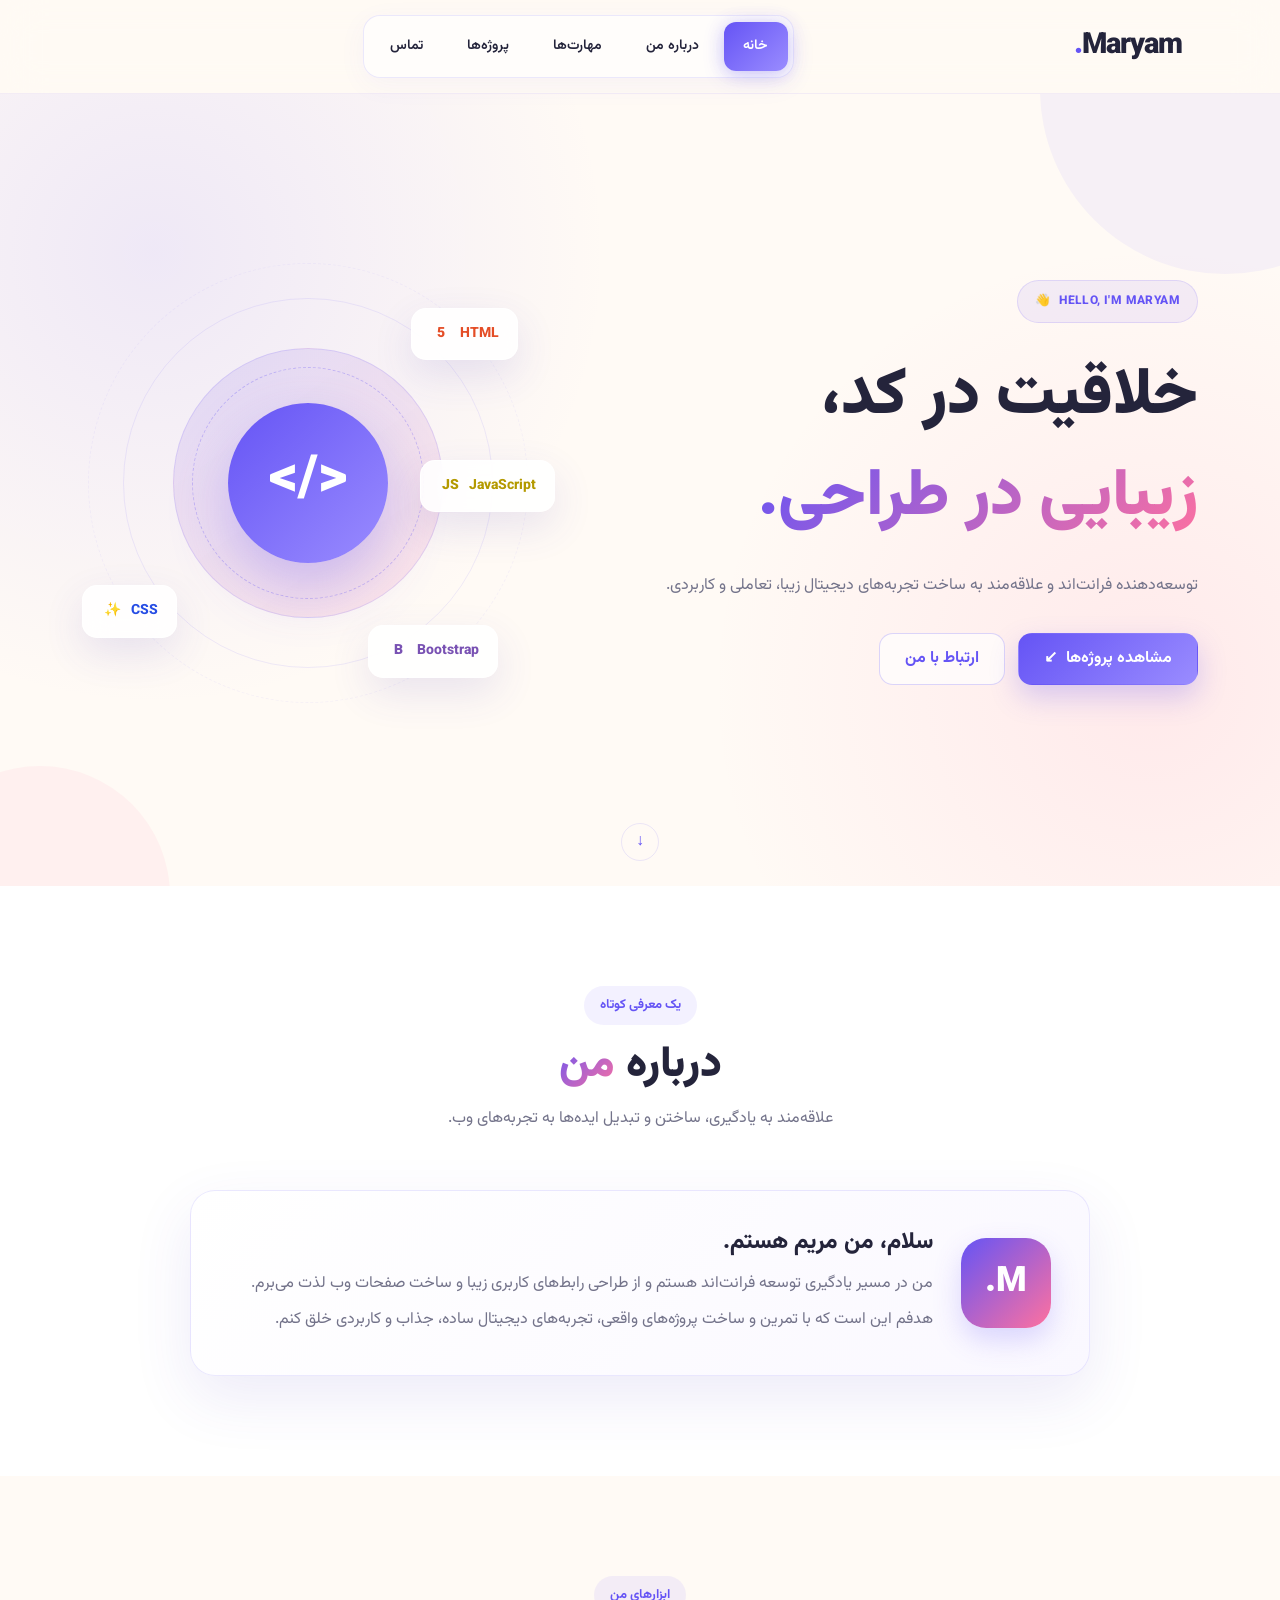
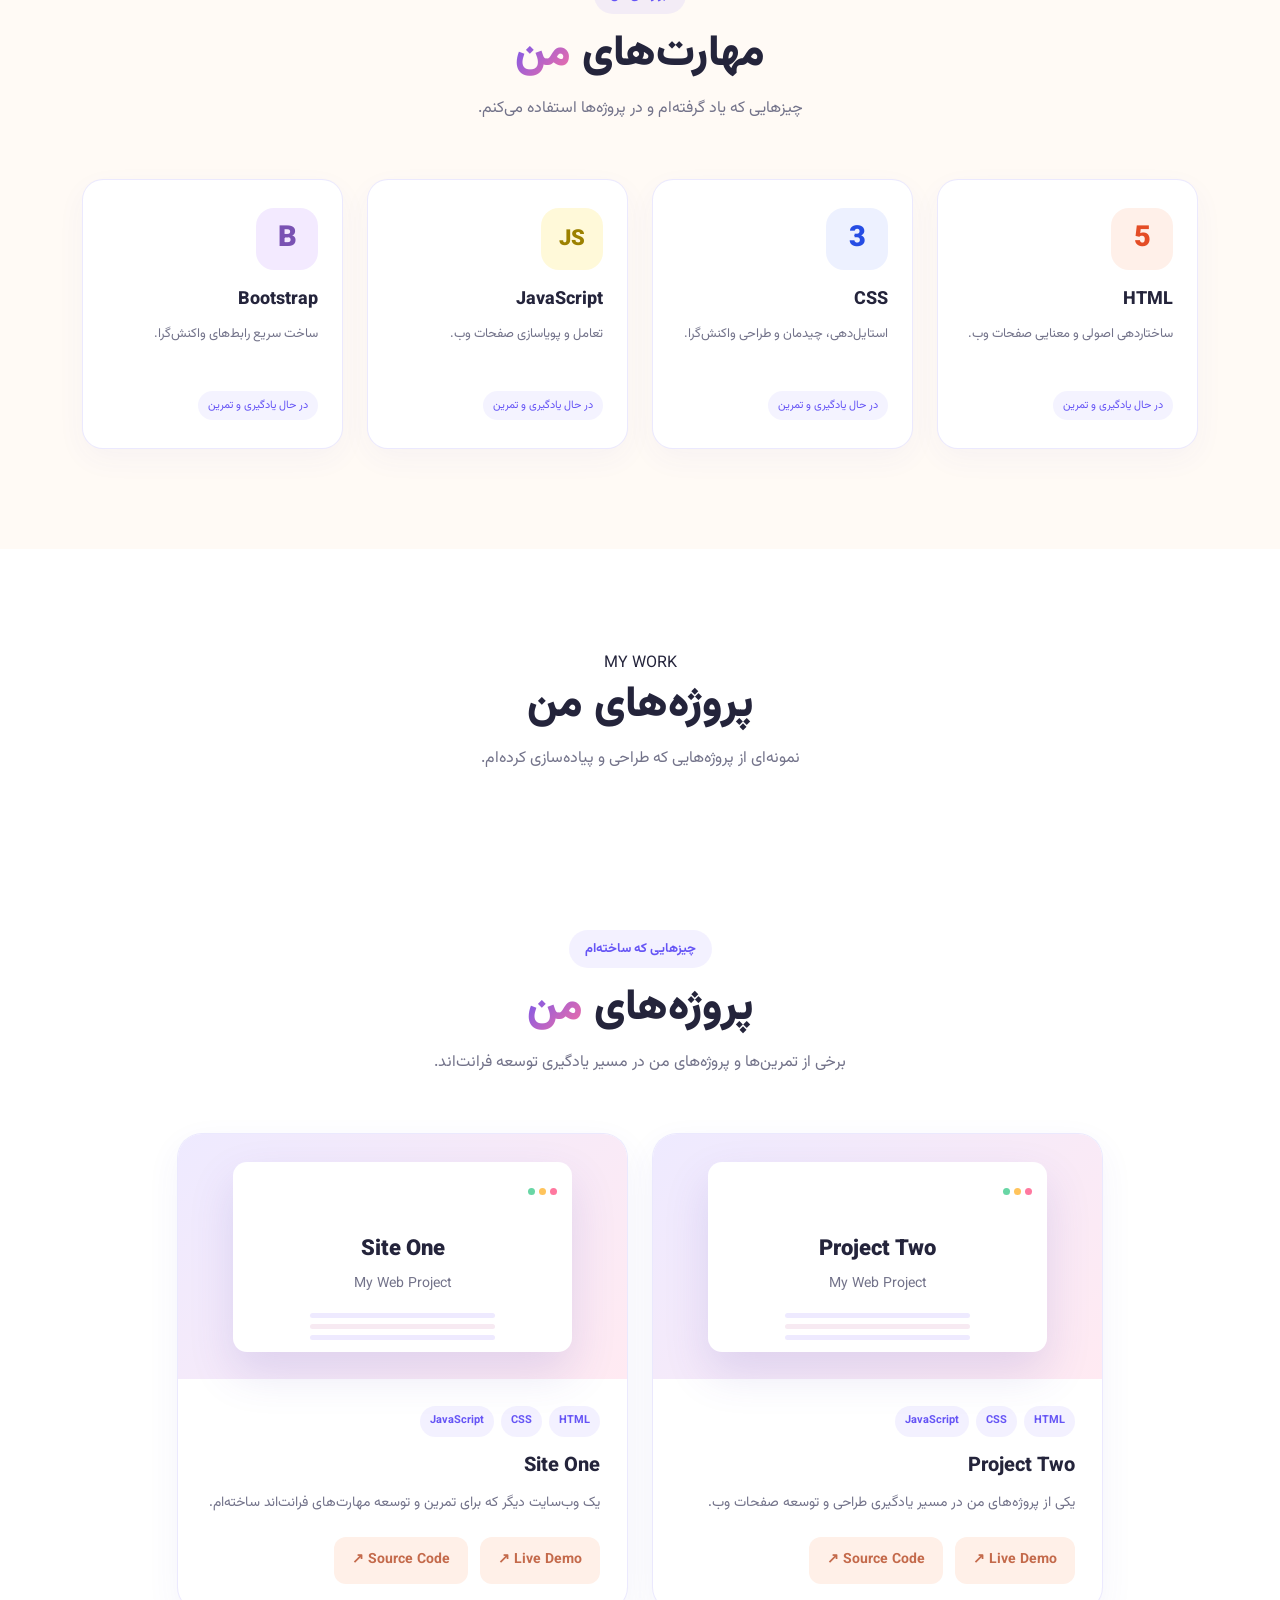
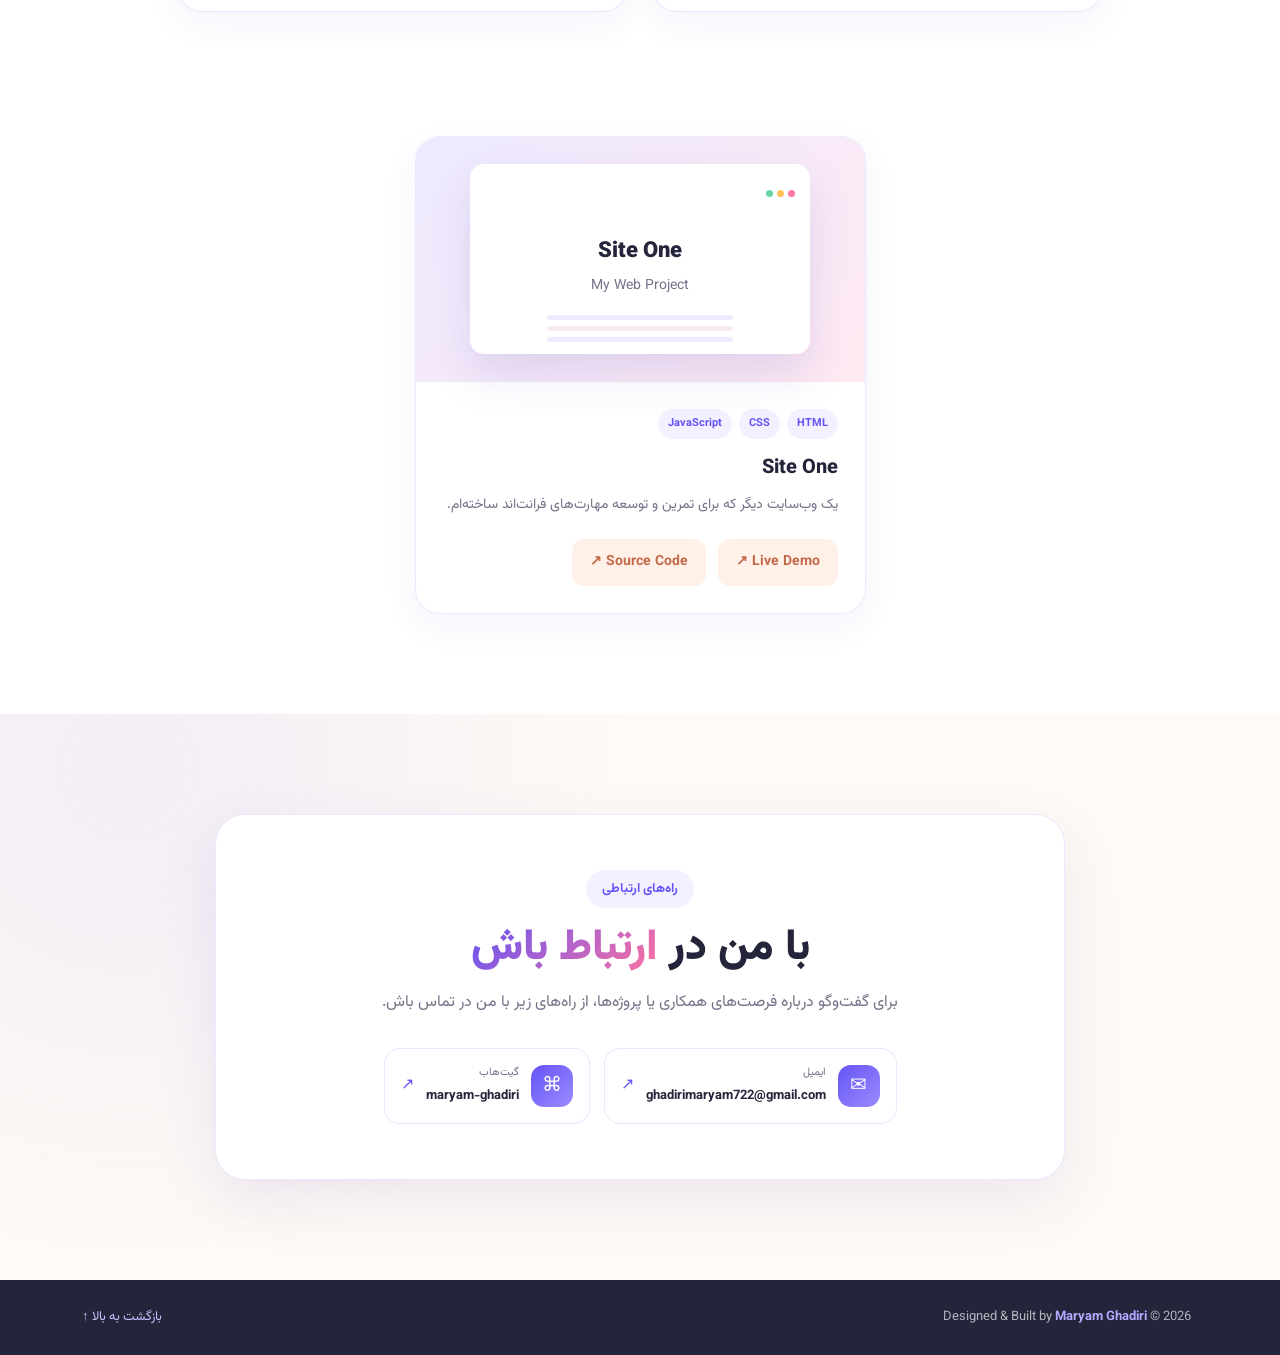
==== index.html @ 99dd180a "Update index.html" ====
<!DOCTYPE html>
<html lang="fa" dir="rtl">
<head>
  <meta charset="UTF-8">
  <meta name="viewport" content="width=device-width, initial-scale=1">
  <meta name="theme-color" content="#fff9f2">
  <meta name="description" content="وب‌سایت شخصی مریم قدیری، توسعه‌دهنده فرانت‌اند">
  <title>Maryam Ghadiri | Front-End Developer</title>

  <link rel="preconnect" href="https://fonts.googleapis.com">
  <link rel="preconnect" href="https://fonts.gstatic.com" crossorigin>
  <link href="https://fonts.googleapis.com/css2?family=Vazirmatn:wght@400;500;600;700;800;900&display=swap" rel="stylesheet">
  <link href="https://cdnjs.cloudflare.com/ajax/libs/bootstrap/5.3.3/css/bootstrap.min.css" rel="stylesheet">
  <link rel="stylesheet" href="style.css">
</head>
<body>

  <!-- NAVBAR -->
  <nav class="navbar navbar-expand-lg modern-navbar">
    <div class="container">
      <a class="navbar-brand" href="#home" aria-label="Maryam home">Maryam<span>.</span></a>

      <button class="navbar-toggler" type="button" data-bs-toggle="collapse"
        data-bs-target="#navbarNav" aria-controls="navbarNav" aria-expanded="false"
        aria-label="باز کردن منو">
        <span class="navbar-toggler-icon"></span>
      </button>

      <div class="collapse navbar-collapse" id="navbarNav">
        <ul class="navbar-nav mx-auto nav-menu" id="navMenu">
          <span class="nav-indicator" aria-hidden="true"></span>
          <li class="nav-item"><a class="nav-link active" href="#home">خانه</a></li>
          <li class="nav-item"><a class="nav-link" href="#about">درباره من</a></li>
          <li class="nav-item"><a class="nav-link" href="#skills">مهارت‌ها</a></li>
          <li class="nav-item"><a class="nav-link" href="#projects">پروژه‌ها</a></li>
          <li class="nav-item"><a class="nav-link" href="#contact">تماس</a></li>
        </ul>
      </div>
    </div>
  </nav>

  <main>
    <!-- HERO -->
    <section class="hero" id="home">
      <div class="container">
        <div class="row align-items-center gy-5">
          <div class="col-lg-7 hero-content">
            <span class="hero-label">HELLO, I'M MARYAM <span aria-hidden="true">👋</span></span>
            <h1>خلاقیت در کد،<br><span>زیبایی در طراحی.</span></h1>
            <p class="hero-description">
              توسعه‌دهنده فرانت‌اند و علاقه‌مند به ساخت تجربه‌های دیجیتال
              زیبا، تعاملی و کاربردی.
            </p>
            <div class="hero-buttons">
              <a href="#projects" class="btn btn-primary-custom">مشاهده پروژه‌ها <span aria-hidden="true">↙</span></a>
              <a href="#contact" class="btn btn-outline-custom">ارتباط با من</a>
            </div>
          </div>

          <div class="col-lg-5">
            <div class="hero-art" aria-label="تصویرسازی کدنویسی">
              <div class="art-orbit orbit-one"></div>
              <div class="art-orbit orbit-two"></div>
              <div class="main-shape"><span>&lt;/&gt;</span></div>
              <div class="floating-card card-one">HTML <b>5</b></div>
              <div class="floating-card card-two">CSS <b>✨</b></div>
              <div class="floating-card card-three">JavaScript <b>JS</b></div>
              <div class="floating-card card-four">Bootstrap <b>B</b></div>
            </div>
          </div>
        </div>
      </div>
      <a class="scroll-cue" href="#about" aria-label="رفتن به بخش درباره من">↓</a>
    </section>

    <!-- ABOUT -->
    <section id="about" class="section about-section">
      <div class="container">
        <div class="section-heading">
          <span class="section-kicker">یک معرفی کوتاه</span>
          <h2>درباره <span>من</span></h2>
          <p>علاقه‌مند به یادگیری، ساختن و تبدیل ایده‌ها به تجربه‌های وب.</p>
        </div>
        <div class="about-card">
          <div class="about-mark" aria-hidden="true">M.</div>
          <div>
            <h3>سلام، من مریم هستم.</h3>
            <p>من در مسیر یادگیری توسعه فرانت‌اند هستم و از طراحی رابط‌های کاربری زیبا و ساخت صفحات وب لذت می‌برم. هدفم این است که با تمرین و ساخت پروژه‌های واقعی، تجربه‌های دیجیتال ساده، جذاب و کاربردی خلق کنم.</p>
          </div>
        </div>
      </div>
    </section>

    <!-- SKILLS -->
    <section id="skills" class="section skills-section">
      <div class="container">
        <div class="section-heading">
          <span class="section-kicker">ابزارهای من</span>
          <h2>مهارت‌های <span>من</span></h2>
          <p>چیزهایی که یاد گرفته‌ام و در پروژه‌ها استفاده می‌کنم.</p>
        </div>
        <div class="row g-4">
          <div class="col-sm-6 col-lg-3"><article class="skill-card"><div class="skill-icon html-icon">5</div><h3>HTML</h3><p>ساختاردهی اصولی و معنایی صفحات وب.</p><span class="skill-level">در حال یادگیری و تمرین</span></article></div>
          <div class="col-sm-6 col-lg-3"><article class="skill-card"><div class="skill-icon css-icon">3</div><h3>CSS</h3><p>استایل‌دهی، چیدمان و طراحی واکنش‌گرا.</p><span class="skill-level">در حال یادگیری و تمرین</span></article></div>
          <div class="col-sm-6 col-lg-3"><article class="skill-card"><div class="skill-icon js-icon">JS</div><h3>JavaScript</h3><p>تعامل و پویاسازی صفحات وب.</p><span class="skill-level">در حال یادگیری و تمرین</span></article></div>
          <div class="col-sm-6 col-lg-3"><article class="skill-card"><div class="skill-icon bs-icon">B</div><h3>Bootstrap</h3><p>ساخت سریع رابط‌های واکنش‌گرا.</p><span class="skill-level">در حال یادگیری و تمرین</span></article></div>
        </div>
      </div>
    </section>

    <!-- PROJECTS -->
  
<section id="projects" class="section projects-section">
    <div class="container">

        <div class="section-heading">
            <span class="section-subtitle">MY WORK</span>
            <h2>پروژه‌های من</h2>
            <p>نمونه‌ای از پروژه‌هایی که طراحی و پیاده‌سازی کرده‌ام.</p>
        </div>

        <div class="row g-4 justify-content-center">

           
<!-- PROJECTS -->
<section id="projects" class="section projects-section">
  <div class="container">

    <div class="section-heading">
      <span class="section-kicker">چیزهایی که ساخته‌ام</span>
      <h2>پروژه‌های <span>من</span></h2>
      <p>برخی از تمرین‌ها و پروژه‌های من در مسیر یادگیری توسعه فرانت‌اند.</p>
    </div>

    <div class="row g-4 justify-content-center">

      <!-- Project Two -->
      <div class="col-md-6 col-lg-5">
        <article class="project-card">

          <div class="project-preview project-two-preview">
            <div class="preview-window">
              <span></span><span></span><span></span>
              <strong>Project Two</strong>
              <small>My Web Project</small>
              <div class="preview-lines"></div>
            </div>
          </div>

          <div class="project-content">

            <div class="project-tags">
              <span>HTML</span>
              <span>CSS</span>
              <span>JavaScript</span>
            </div>

            <h3>Project Two</h3>

            <p>یکی از پروژه‌های من در مسیر یادگیری طراحی و توسعه صفحات وب.</p>

            <div class="project-buttons">
              <a href="https://maryam-ghadiri.github.io/project-two/"
                 target="_blank" rel="noopener noreferrer"
                 class="project-link">
                 Live Demo ↗
              </a>

              <a href="https://github.com/maryam-ghadiri/project-two"
                 target="_blank" rel="noopener noreferrer"
                 class="project-link">
                 Source Code ↗
              </a>
            </div>

          </div>
        </article>
      </div>

      <!-- Site One -->
      <div class="col-md-6 col-lg-5">
        <article class="project-card">

          <div class="project-preview site-one-preview">
            <div class="preview-window">
              <span></span><span></span><span></span>
              <strong>Site One</strong>
              <small>My Web Project</small>
              <div class="preview-lines"></div>
            </div>
          </div>

          <div class="project-content">

            <div class="project-tags">
              <span>HTML</span>
              <span>CSS</span>
              <span>JavaScript</span>
            </div>

            <h3>Site One</h3>

            <p>یک وب‌سایت دیگر که برای تمرین و توسعه مهارت‌های فرانت‌اند ساخته‌ام.</p>

            <div class="project-buttons">
              <a href="https://maryam-ghadiri.github.io/site_one/"
                 target="_blank" rel="noopener noreferrer"
                 class="project-link">
                 Live Demo ↗
              </a>

              <a href="https://github.com/maryam-ghadiri/site_one"
                 target="_blank" rel="noopener noreferrer"
                 class="project-link">
                 Source Code ↗
              </a>
            </div>

          </div>
        </article>
      </div>

    </div>
  </div>
</section>



      <!-- Site One -->
      <div class="col-md-6 col-lg-5">
        <article class="project-card">

          <div class="project-preview site-one-preview">
            <div class="preview-window">
              <span></span><span></span><span></span>
              <strong>Site One</strong>
              <small>My Web Project</small>
              <div class="preview-lines"></div>
            </div>
          </div>

          <div class="project-content">

            <div class="project-tags">
              <span>HTML</span>
              <span>CSS</span>
              <span>JavaScript</span>
            </div>

            <h3>Site One</h3>

            <p>یک وب‌سایت دیگر که برای تمرین و توسعه مهارت‌های فرانت‌اند ساخته‌ام.</p>

            <div class="project-buttons">
              <a href="https://maryam-ghadiri.github.io/site_one/"
                 target="_blank" rel="noopener noreferrer"
                 class="project-link">
                 Live Demo ↗
              </a>

              <a href="https://github.com/maryam-ghadiri/site_one"
                 target="_blank" rel="noopener noreferrer"
                 class="project-link">
                 Source Code ↗
              </a>
            </div>

          </div>
        </article>
      </div>

    </div>
  </div>
</section>


    <!-- CONTACT -->
    <section id="contact" class="section contact-section">
      <div class="container">
        <div class="contact-panel">
          <span class="section-kicker">راه‌های ارتباطی</span>
          <h2>با من در <span>ارتباط باش</span></h2>
          <p>برای گفت‌وگو درباره فرصت‌های همکاری یا پروژه‌ها، از راه‌های زیر با من در تماس باش.</p>
          <div class="contact-links">
            <a href="mailto:ghadirimaryam722@gmail.com" class="contact-link"><span class="contact-symbol">✉</span><span><small>ایمیل</small><b>ghadirimaryam722@gmail.com</b></span><span class="contact-arrow">↗</span></a>
            <a href="https://github.com/maryam-ghadiri" target="_blank" rel="noopener noreferrer" class="contact-link"><span class="contact-symbol">⌘</span><span><small>گیت‌هاب</small><b>maryam-ghadiri</b></span><span class="contact-arrow">↗</span></a>
          </div>
        </div>
      </div>
    </section>
  </main>

  <footer class="site-footer">
    <div class="container"><p>Designed &amp; Built by <span>Maryam Ghadiri</span> <span class="copyright">© 2026</span></p><a href="#home">بازگشت به بالا ↑</a></div>
  </footer>

  <script src="https://cdnjs.cloudflare.com/ajax/libs/bootstrap/5.3.3/js/bootstrap.bundle.min.js"></script>
  <script src="script.js"></script>
</body>
</html>
---- style.css ----
@import url("https://fonts.googleapis.com/css2?family=Vazirmatn:wght@400;500;600;700;800;900&display=swap");

:root {
  --primary: #6554f5;
  --primary-dark: #5140df;
  --primary-light: #9a8cff;
  --pink: #ff719f;
  --dark: #24243b;
  --text: #73738a;
  --bg: #fffaf5;
  --white: #fff;
  --border: rgba(101,84,245,.13);
  --shadow: 0 22px 60px rgba(75,63,190,.10);
}

* { box-sizing: border-box; }
html { scroll-behavior: smooth; scroll-padding-top: 90px; }
body {
  margin: 0; font-family: "Vazirmatn", Tahoma, sans-serif;
  color: var(--dark); background: var(--bg); line-height: 1.9; overflow-x: hidden;
}
a { text-decoration: none; }
section { position: relative; padding: 105px 0; }
h1,h2,h3,p { margin-top: 0; }
::selection { background: var(--primary); color: #fff; }

/* Navbar */
.modern-navbar {
  position: sticky; top: 0; z-index: 1000; padding: 14px 0;
  background: rgba(255,250,245,.82); backdrop-filter: blur(20px);
  -webkit-backdrop-filter: blur(20px); border-bottom: 1px solid rgba(101,84,245,.08);
  transition: background .3s, box-shadow .3s;
}
.modern-navbar:hover { background: rgba(255,250,245,.97); }
.navbar-brand { color: var(--dark) !important; font-size: 29px; font-weight: 900; letter-spacing: -1px; transition: transform .3s; }
.navbar-brand span { color: var(--primary); display: inline-block; transition: transform .4s, color .4s; }
.navbar-brand:hover { transform: translateY(-2px); }
.navbar-brand:hover span { transform: rotate(180deg) scale(1.25); color: var(--pink); }
.nav-menu {
  position: relative; display: flex; flex-direction: row; align-items: center; gap: 4px;
  padding: 6px; margin-bottom: 0; list-style: none; border-radius: 17px;
  background: rgba(255,255,255,.58); border: 1px solid var(--border);
  box-shadow: 0 7px 28px rgba(101,84,245,.05); isolation: isolate;
}
.nav-indicator {
  position: absolute; top: 6px; left: 0; height: calc(100% - 12px); width: 0;
  border-radius: 12px; z-index: -1; pointer-events: none; opacity: 0;
  background: linear-gradient(135deg,var(--primary),var(--primary-light));
  box-shadow: 0 5px 20px rgba(101,84,245,.27), 0 0 18px rgba(101,84,245,.14);
  transition: left .42s cubic-bezier(.22,1,.36,1), width .42s cubic-bezier(.22,1,.36,1), opacity .2s;
}
.nav-menu .nav-link {
  position: relative; z-index: 2; padding: 11px 20px !important; margin: 0 !important;
  border-radius: 11px; color: var(--dark); font-size: 14px; font-weight: 600;
  white-space: nowrap; transition: color .25s, transform .25s;
}
.nav-menu .nav-link:hover { color: #fff; transform: translateY(-2px); }
.nav-menu .nav-link.active { color: #fff; }
.navbar-toggler { border: 0; box-shadow: none !important; border-radius: 12px; padding: 9px; }
.navbar-toggler:hover { background: rgba(101,84,245,.08); }

/* Hero */
.hero {
  min-height: 690px; min-height: min(88vh, 850px); display: flex; align-items: center;
  overflow: hidden; padding: 90px 0 105px;
  background: radial-gradient(circle at 12% 20%,rgba(154,140,255,.16),transparent 35%),
              radial-gradient(circle at 90% 75%,rgba(255,113,159,.12),transparent 34%);
}
.hero::before,.hero::after { content: ""; position: absolute; border-radius: 50%; pointer-events: none; }
.hero::before { width: 370px; height: 370px; top: -190px; right: -130px; background: rgba(101,84,245,.06); }
.hero::after { width: 260px; height: 260px; bottom: -140px; left: -90px; background: rgba(255,113,159,.07); }
.hero-content { position: relative; z-index: 2; }
.hero-label {
  display: inline-flex; gap: 9px; align-items: center; padding: 9px 17px; margin-bottom: 24px;
  border: 1px solid rgba(101,84,245,.15); border-radius: 50px;
  background: rgba(101,84,245,.08); color: var(--primary); font-size: 12px; font-weight: 800;
  letter-spacing: .4px; animation: fadeUp .7s both;
}
.hero h1 { font-size: clamp(38px,5.1vw,66px); font-weight: 900; line-height: 1.55; margin-bottom: 22px; animation: fadeUp .7s .08s both; }
.hero h1 span,.section-heading h2 span,.contact-panel h2 span {
  display: inline-block; background: linear-gradient(135deg,var(--primary),var(--pink));
  -webkit-background-clip: text; background-clip: text; color: transparent;
}
.hero-description { max-width: 540px; color: var(--text); font-size: 16px; margin-bottom: 32px; animation: fadeUp .7s .16s both; }
.hero-buttons { display: flex; flex-wrap: wrap; gap: 13px; animation: fadeUp .7s .24s both; }
.btn-primary-custom,.btn-outline-custom {
  display: inline-flex; align-items: center; justify-content: center; gap: 9px;
  padding: 13px 25px; border-radius: 14px; font-family: inherit; font-weight: 700;
  transition: transform .3s, box-shadow .3s, background .3s, color .3s; 
}
.btn-primary-custom { color: #fff; background: linear-gradient(135deg,var(--primary),var(--primary-light)); box-shadow: 0 12px 28px rgba(101,84,245,.25); position: relative; overflow: hidden; }
.btn-primary-custom::after { content: ""; position: absolute; top: -20%; bottom: -20%; left: -70%; width: 45%; transform: skewX(-25deg); background: rgba(255,255,255,.25); transition: left .6s; }
.btn-primary-custom:hover { color: #fff; transform: translateY(-4px); box-shadow: 0 17px 35px rgba(101,84,245,.34); }
.btn-primary-custom:hover::after { left: 140%; }
.btn-outline-custom { color: var(--primary); background: rgba(255,255,255,.65); border: 1px solid rgba(101,84,245,.23); }
.btn-outline-custom:hover { color: #fff; background: var(--primary); transform: translateY(-4px); box-shadow: 0 12px 25px rgba(101,84,245,.2); }

/* Hero illustration */
.hero-art { position: relative; height: 460px; display: flex; align-items: center; justify-content: center; }
.main-shape {
  width: 270px; height: 270px; border-radius: 50%; display: grid; place-items: center;
  position: relative; z-index: 1; background: linear-gradient(145deg,rgba(101,84,245,.13),rgba(255,113,159,.15));
  border: 1px solid rgba(101,84,245,.15); animation: bob 6s ease-in-out infinite;
}
.main-shape::before { content: ""; position: absolute; inset: 18px; border: 1px dashed rgba(101,84,245,.3); border-radius: 50%; animation: spin 25s linear infinite; }
.main-shape span {
  display: grid; place-items: center; width: 160px; height: 160px; border-radius: 50%;
  color: white; font-size: 57px; font-weight: 900; direction: ltr;
  background: linear-gradient(135deg,var(--primary),var(--primary-light));
  box-shadow: 0 25px 60px rgba(101,84,245,.3);
}
.art-orbit { position: absolute; border: 1px solid rgba(101,84,245,.10); border-radius: 50%; }
.orbit-one { width: 370px; height: 370px; }
.orbit-two { width: 440px; height: 440px; border-style: dashed; opacity: .55; }
.floating-card {
  position: absolute; z-index: 2; padding: 12px 18px; border: 1px solid rgba(255,255,255,.8);
  border-radius: 15px; background: rgba(255,255,255,.88); backdrop-filter: blur(14px);
  box-shadow: 0 15px 40px rgba(75,63,190,.12); font-weight: 800; font-size: 14px;
  animation: bob 5s ease-in-out infinite;
}
.floating-card b { display: inline-grid; place-items: center; min-width: 22px; margin-right: 5px; }
.card-one { top: 55px; right: 15px; color: #e44d26; }
.card-two { bottom: 75px; left: 0; color: #264de4; animation-delay: .8s; }
.card-three { top: 45%; right: -22px; color: #b49a00; animation-delay: 1.4s; }
.card-four { bottom: 35px; right: 35px; color: #7952b3; animation-delay: 2s; }
.scroll-cue { position: absolute; bottom: 25px; left: 50%; transform: translateX(-50%); display: grid; place-items: center; width: 38px; height: 38px; border-radius: 50%; border: 1px solid var(--border); color: var(--primary); animation: bob 2s infinite; }

/* Sections */
.section { padding: 100px 0; }
.about-section,.projects-section { background: #fff; }
.skills-section { background: var(--bg); }
.section-heading { text-align: center; margin-bottom: 55px; }
.section-kicker { display: inline-block; color: var(--primary); font-weight: 700; font-size: 13px; padding: 7px 16px; border-radius: 50px; background: rgba(101,84,245,.08); margin-bottom: 15px; }
.section-heading h2,.contact-panel h2 { font-size: clamp(29px,4vw,43px); font-weight: 900; margin-bottom: 13px; }
.section-heading p { color: var(--text); max-width: 650px; margin: 0 auto; }

/* About */
.about-card { display: flex; align-items: center; gap: 28px; max-width: 900px; margin: 0 auto; padding: 38px; border-radius: 25px; border: 1px solid var(--border); background: linear-gradient(135deg,#fff,#faf8ff); box-shadow: var(--shadow); transition: transform .35s,box-shadow .35s; }
.about-card:hover { transform: translateY(-6px); box-shadow: 0 28px 65px rgba(75,63,190,.15); }
.about-mark { flex: 0 0 90px; height: 90px; display: grid; place-items: center; border-radius: 25px; color: #fff; font-size: 35px; font-weight: 900; background: linear-gradient(135deg,var(--primary),var(--pink)); box-shadow: 0 12px 28px rgba(101,84,245,.22); }
.about-card h3 { font-size: 23px; font-weight: 800; margin-bottom: 10px; }
.about-card p { color: var(--text); margin: 0; line-height: 2.2; }

/* Skills */
.skill-card { height: 100%; padding: 28px 24px; border-radius: 21px; background: #fff; border: 1px solid var(--border); box-shadow: 0 10px 30px rgba(75,63,190,.045); position: relative; overflow: hidden; transition: transform .35s,box-shadow .35s,border-color .35s; }
.skill-card::before { content: ""; position: absolute; top: 0; right: 0; left: 0; height: 4px; background: linear-gradient(90deg,var(--primary),var(--pink)); transform: scaleX(0); transform-origin: right; transition: transform .35s; }
.skill-card:hover { transform: translateY(-9px); box-shadow: 0 24px 50px rgba(75,63,190,.13); border-color: rgba(101,84,245,.25); }
.skill-card:hover::before { transform: scaleX(1); }
.skill-icon { width: 62px; height: 62px; display: grid; place-items: center; border-radius: 18px; margin-bottom: 20px; font-size: 29px; font-weight: 900; transition: transform .35s; }
.skill-card:hover .skill-icon { transform: rotate(-7deg) scale(1.08); }
.html-icon { color: #e44d26; background: #fff0e9; }
.css-icon { color: #264de4; background: #edf1ff; }
.js-icon { color: #9c8100; background: #fff9d9; font-size: 22px; }
.bs-icon { color: #7952b3; background: #f3eaff; }
.skill-card h3 { font-size: 18px; font-weight: 800; margin-bottom: 10px; }
.skill-card p { font-size: 13px; color: var(--text); min-height: 52px; margin-bottom: 16px; }
.skill-level { font-size: 11px; color: var(--primary); background: rgba(101,84,245,.07); border-radius: 30px; padding: 6px 10px; }

/* Projects */
.project-card { overflow: hidden; height: 100%; border-radius: 25px; background: #fff; border: 1px solid var(--border); box-shadow: 0 12px 35px rgba(75,63,190,.06); transition: transform .4s,box-shadow .4s; }
.project-card:hover { transform: translateY(-9px); box-shadow: 0 28px 60px rgba(75,63,190,.15); }
.project-preview { height: 245px; display: grid; place-items: center; background: linear-gradient(135deg,#eeeaff,#ffeaf2); padding: 25px; }
.preview-window { position: relative; width: 85%; height: 190px; border-radius: 14px; background: #fff; box-shadow: 0 20px 45px rgba(80,65,180,.15); padding: 15px; overflow: hidden; }
.preview-window > span { display: inline-block; width: 7px; height: 7px; border-radius: 50%; background: #ff789f; margin-left: 4px; }
.preview-window > span:nth-child(2) { background: #ffc45c; }
.preview-window > span:nth-child(3) { background: #68d6a5; }
.preview-window strong { display: block; text-align: center; margin-top: 22px; font-size: 22px; font-weight: 900; }
.preview-window strong span { color: var(--primary); }
.preview-window small { display: block; text-align: center; color: var(--text); }
.preview-lines { width: 60%; height: 5px; border-radius: 10px; background: #eeeaff; margin: 15px auto 0; box-shadow: 0 11px #f7eaf2,0 22px #eeeaff; }
.project-content { padding: 27px; }
.project-tags { display: flex; flex-wrap: wrap; gap: 7px; margin-bottom: 17px; }
.project-tags span { padding: 5px 10px; border-radius: 30px; background: rgba(101,84,245,.08); color: var(--primary); font-size: 11px; font-weight: 700; }
.project-content h3 { font-size: 20px; font-weight: 800; margin-bottom: 12px; }
.project-content p { color: var(--text); font-size: 14px; margin-bottom: 20px; }
.project-link { display: inline-flex; align-items: center; gap: 8px; color: var(--primary); font-weight: 700; font-size: 14px; transition: gap .25s,color .25s; }
.project-link:hover { gap: 13px; color: var(--pink); }

/* Contact */
.contact-section { background: radial-gradient(circle at 10% 10%,rgba(154,140,255,.12),transparent 40%),var(--bg); }
.contact-panel { max-width: 850px; margin: auto; text-align: center; padding: 55px 45px; border-radius: 30px; background: #fff; border: 1px solid var(--border); box-shadow: var(--shadow); }
.contact-panel > p { color: var(--text); max-width: 570px; margin: 0 auto 30px; }
.contact-links { display: flex; flex-wrap: wrap; justify-content: center; gap: 14px; }
.contact-link { display: flex; align-items: center; gap: 12px; text-align: right; padding: 14px 16px; border-radius: 16px; border: 1px solid var(--border); background: #fff; color: var(--dark); transition: transform .3s,border-color .3s,box-shadow .3s; }
.contact-link:hover { transform: translateY(-4px); border-color: rgba(101,84,245,.35); box-shadow: 0 12px 30px rgba(75,63,190,.09); color: var(--dark); }
.contact-symbol { display: grid; place-items: center; width: 42px; height: 42px; border-radius: 13px; color: #fff; background: linear-gradient(135deg,var(--primary),var(--primary-light)); font-size: 20px; }
.contact-link small,.contact-link b { display: block; }
.contact-link small { color: var(--text); font-size: 11px; }
.contact-link b { direction: ltr; font-size: 13px; font-weight: 700; }
.contact-arrow { color: var(--primary); }

/* Footer */
.site-footer { padding: 25px 0; background: #24243b; color: rgba(255,255,255,.65); }
.site-footer .container { display: flex; align-items: center; justify-content: space-between; gap: 15px; }
.site-footer p { margin: 0; font-size: 13px; }
.site-footer p span:first-child { color: #b3a9ff; font-weight: 700; }
.site-footer .copyright { margin-right: 7px; }
.site-footer a { color: #c7c0ff; font-size: 13px; transition: color .2s; }
.site-footer a:hover { color: #fff; }

/* Animations */
@keyframes bob { 0%,100% { transform: translateY(0); } 50% { transform: translateY(-13px); } }
@keyframes spin { from { transform: rotate(0); } to { transform: rotate(360deg); } }
@keyframes fadeUp { from { opacity: 0; transform: translateY(22px); } to { opacity: 1; transform: translateY(0); } }

/* Responsive */
@media (max-width: 991.98px) {
  .modern-navbar .navbar-collapse { padding-top: 18px; }
  .nav-menu { flex-direction: column; align-items: stretch; gap: 4px; padding: 8px; background: rgba(255,255,255,.75); }
  .nav-indicator { display: none; }
  .nav-menu .nav-link { text-align: center; padding: 12px 15px !important; }
  .nav-menu .nav-link.active { color: #fff; background: linear-gradient(135deg,var(--primary),var(--primary-light)); }
  .hero { min-height: auto; padding: 75px 0 85px; }
  .hero-art { height: 390px; }
  .orbit-one { width: 320px; height: 320px; }
  .orbit-two { width: 380px; height: 380px; }
  .main-shape { width: 235px; height: 235px; }
  .main-shape span { width: 140px; height: 140px; font-size: 48px; }
  .card-three { right: 5px; }
}
@media (max-width: 575.98px) {
  section,.section { padding: 70px 0; }
  .hero { padding: 65px 0 75px; }
  .hero h1 { font-size: 37px; }
  .hero-description { font-size: 14px; }
  .hero-buttons { flex-direction: column; align-items: stretch; }
  .hero-buttons .btn { width: 100%; }
  .hero-art { height: 330px; margin-top: 5px; }
  .orbit-one { width: 260px; height: 260px; }
  .orbit-two { width: 315px; height: 315px; }
  .main-shape { width: 205px; height: 205px; }
  .main-shape span { width: 120px; height: 120px; font-size: 42px; }
  .floating-card { padding: 9px 13px; font-size: 12px; }
  .card-one { top: 25px; right: 0; }
  .card-two { bottom: 45px; left: 0; }
  .card-three { right: -2px; top: 43%; }
  .card-four { bottom: 15px; right: 20px; }
  .about-card { flex-direction: column; align-items: flex-start; padding: 25px; }
  .about-mark { width: 70px; height: 70px; flex-basis: 70px; font-size: 28px; }
  .skill-card { padding: 24px; }
  .contact-panel { padding: 35px 20px; }
  .contact-links { flex-direction: column; }
  .contact-link { justify-content: flex-start; }
  .site-footer .container { flex-direction: column; text-align: center; }
}
@media (prefers-reduced-motion: reduce) {
  *,*::before,*::after { animation-duration: .01ms !important; animation-iteration-count: 1 !important; transition-duration: .01ms !important; scroll-behavior: auto !important; }
}

.project-buttons {
    display: flex;
    flex-wrap: wrap;
    gap: 12px;
    margin-top: 20px;
}

.project-buttons .project-link {
    display: inline-flex;
    align-items: center;
    justify-content: center;
    padding: 10px 18px;
    border-radius: 12px;
    background: #fff0e8;
    color: #c46a4b;
    text-decoration: none;
    font-size: 14px;
    font-weight: 700;
    transition: all 0.3s ease;
}

.project-buttons .project-link:hover {
    background: #c46a4b;
    color: white;
    transform: translateY(-3px);
}
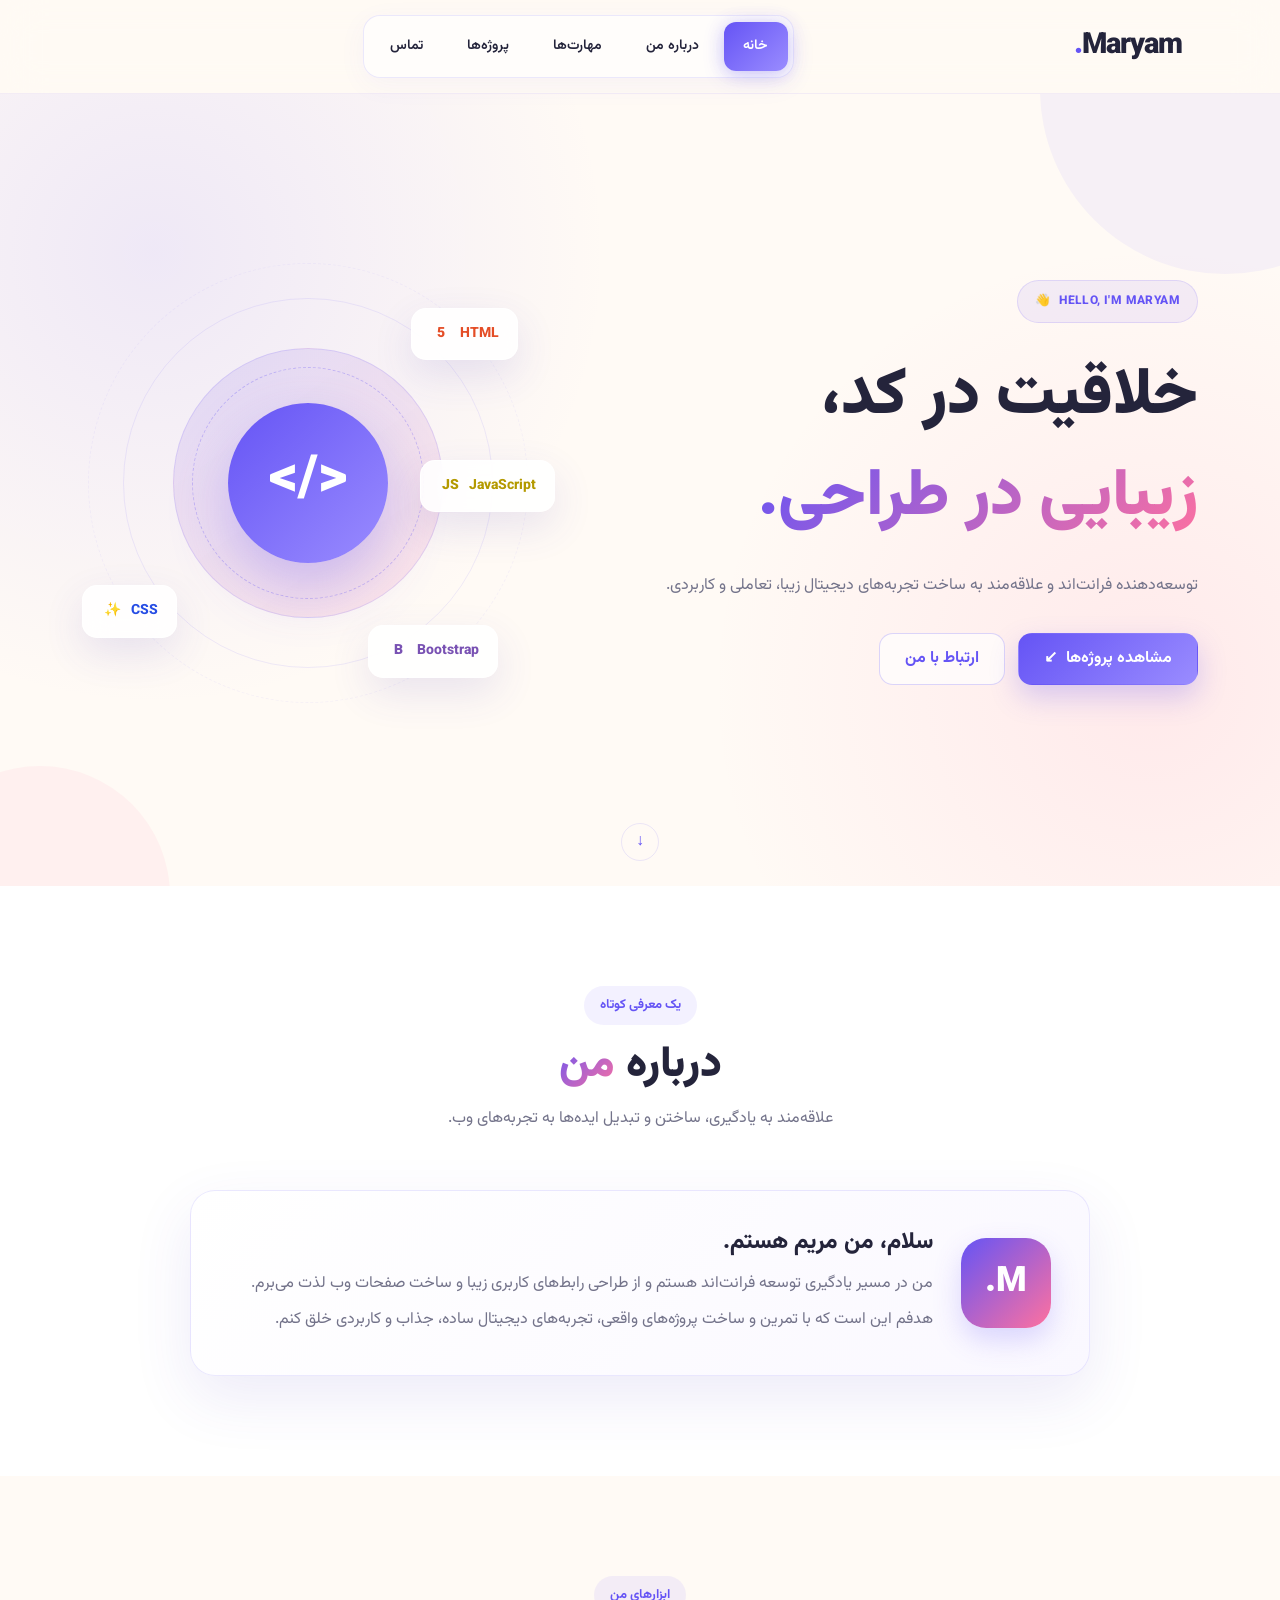
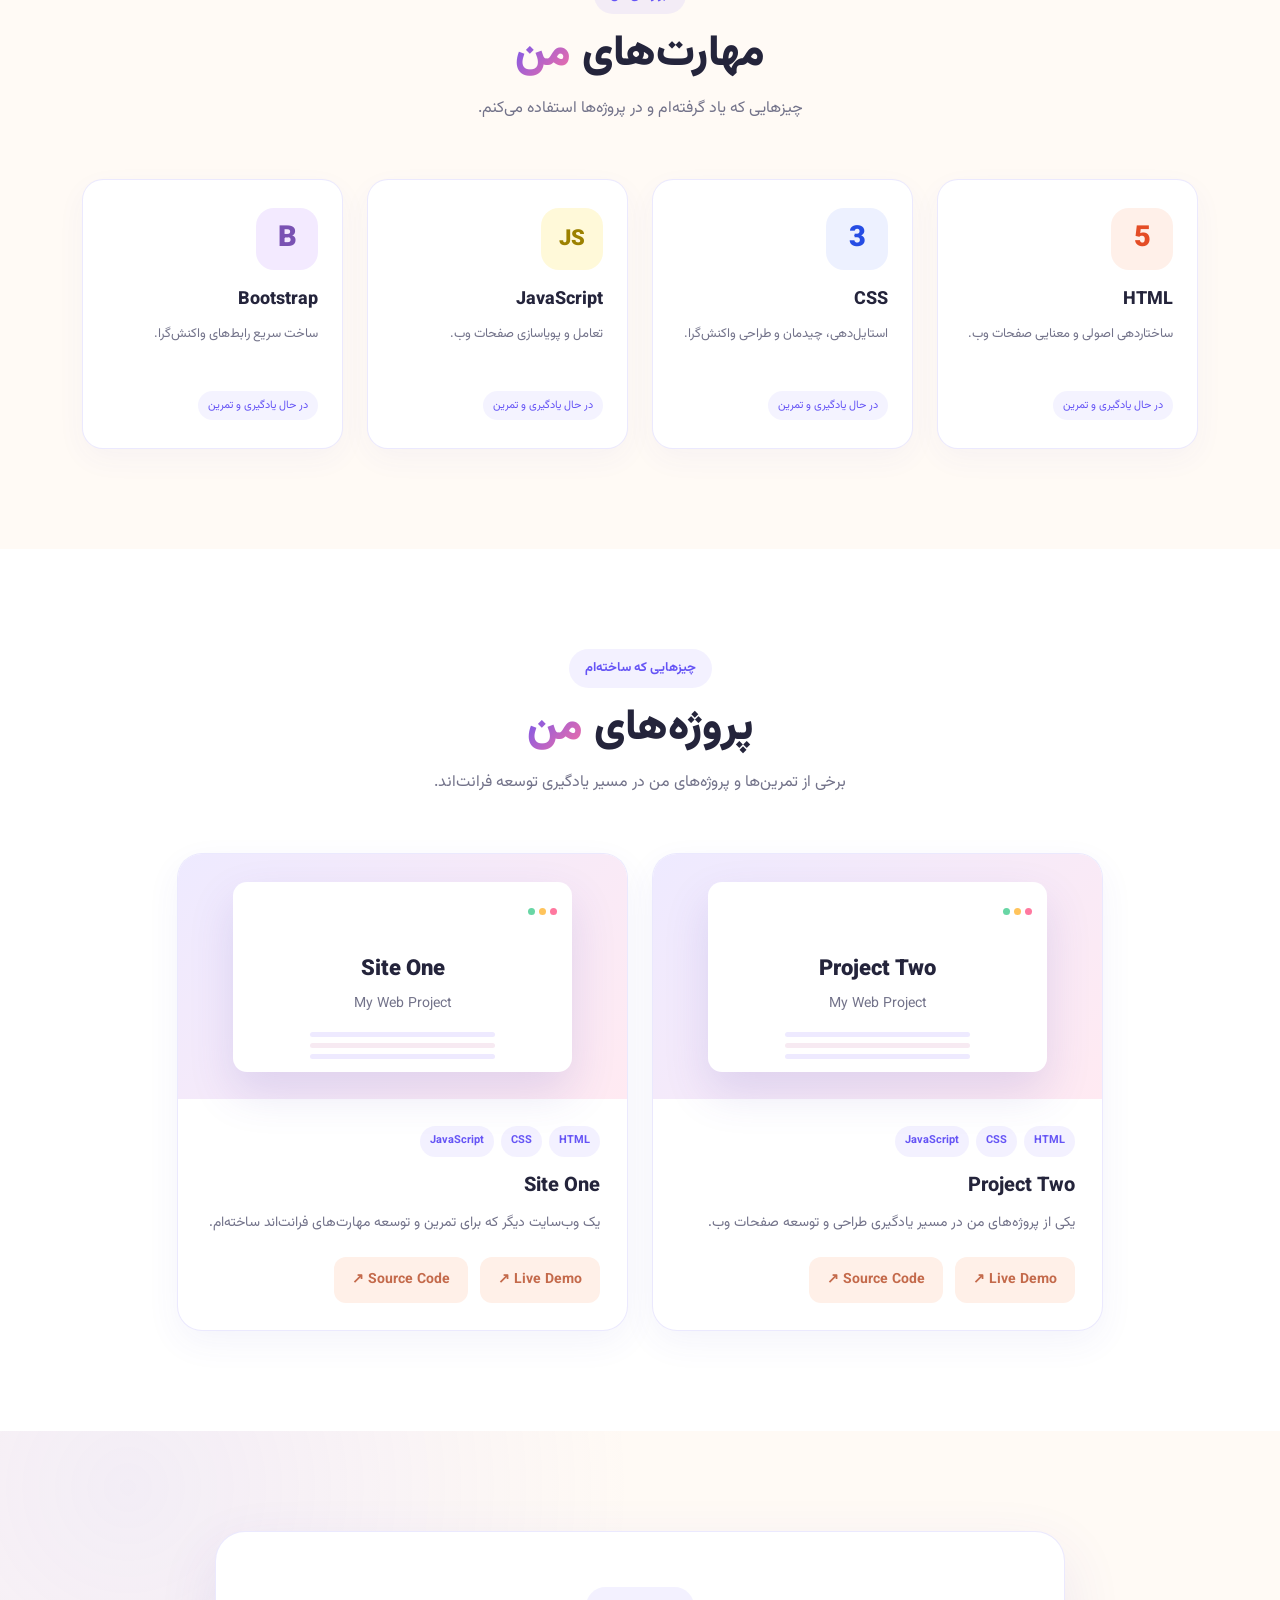
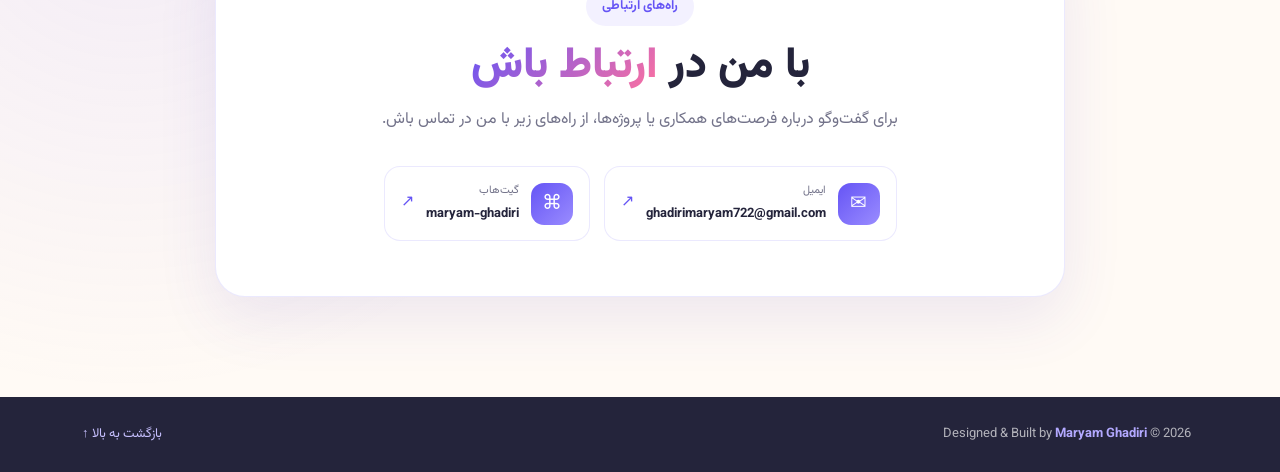
==== commit de55ed4c: "Update index.html" ====
--- a/index.html
+++ b/index.html
@@ -108,20 +108,7 @@
       </div>
     </section>
 
-    <!-- PROJECTS -->
-  
-<section id="projects" class="section projects-section">
-    <div class="container">
-
-        <div class="section-heading">
-            <span class="section-subtitle">MY WORK</span>
-            <h2>پروژه‌های من</h2>
-            <p>نمونه‌ای از پروژه‌هایی که طراحی و پیاده‌سازی کرده‌ام.</p>
-        </div>
-
-        <div class="row g-4 justify-content-center">
-
-           
+    
 <!-- PROJECTS -->
 <section id="projects" class="section projects-section">
   <div class="container">
@@ -176,55 +163,6 @@
           </div>
         </article>
       </div>
-
-      <!-- Site One -->
-      <div class="col-md-6 col-lg-5">
-        <article class="project-card">
-
-          <div class="project-preview site-one-preview">
-            <div class="preview-window">
-              <span></span><span></span><span></span>
-              <strong>Site One</strong>
-              <small>My Web Project</small>
-              <div class="preview-lines"></div>
-            </div>
-          </div>
-
-          <div class="project-content">
-
-            <div class="project-tags">
-              <span>HTML</span>
-              <span>CSS</span>
-              <span>JavaScript</span>
-            </div>
-
-            <h3>Site One</h3>
-
-            <p>یک وب‌سایت دیگر که برای تمرین و توسعه مهارت‌های فرانت‌اند ساخته‌ام.</p>
-
-            <div class="project-buttons">
-              <a href="https://maryam-ghadiri.github.io/site_one/"
-                 target="_blank" rel="noopener noreferrer"
-                 class="project-link">
-                 Live Demo ↗
-              </a>
-
-              <a href="https://github.com/maryam-ghadiri/site_one"
-                 target="_blank" rel="noopener noreferrer"
-                 class="project-link">
-                 Source Code ↗
-              </a>
-            </div>
-
-          </div>
-        </article>
-      </div>
-
-    </div>
-  </div>
-</section>
-
-
 
       <!-- Site One -->
       <div class="col-md-6 col-lg-5">
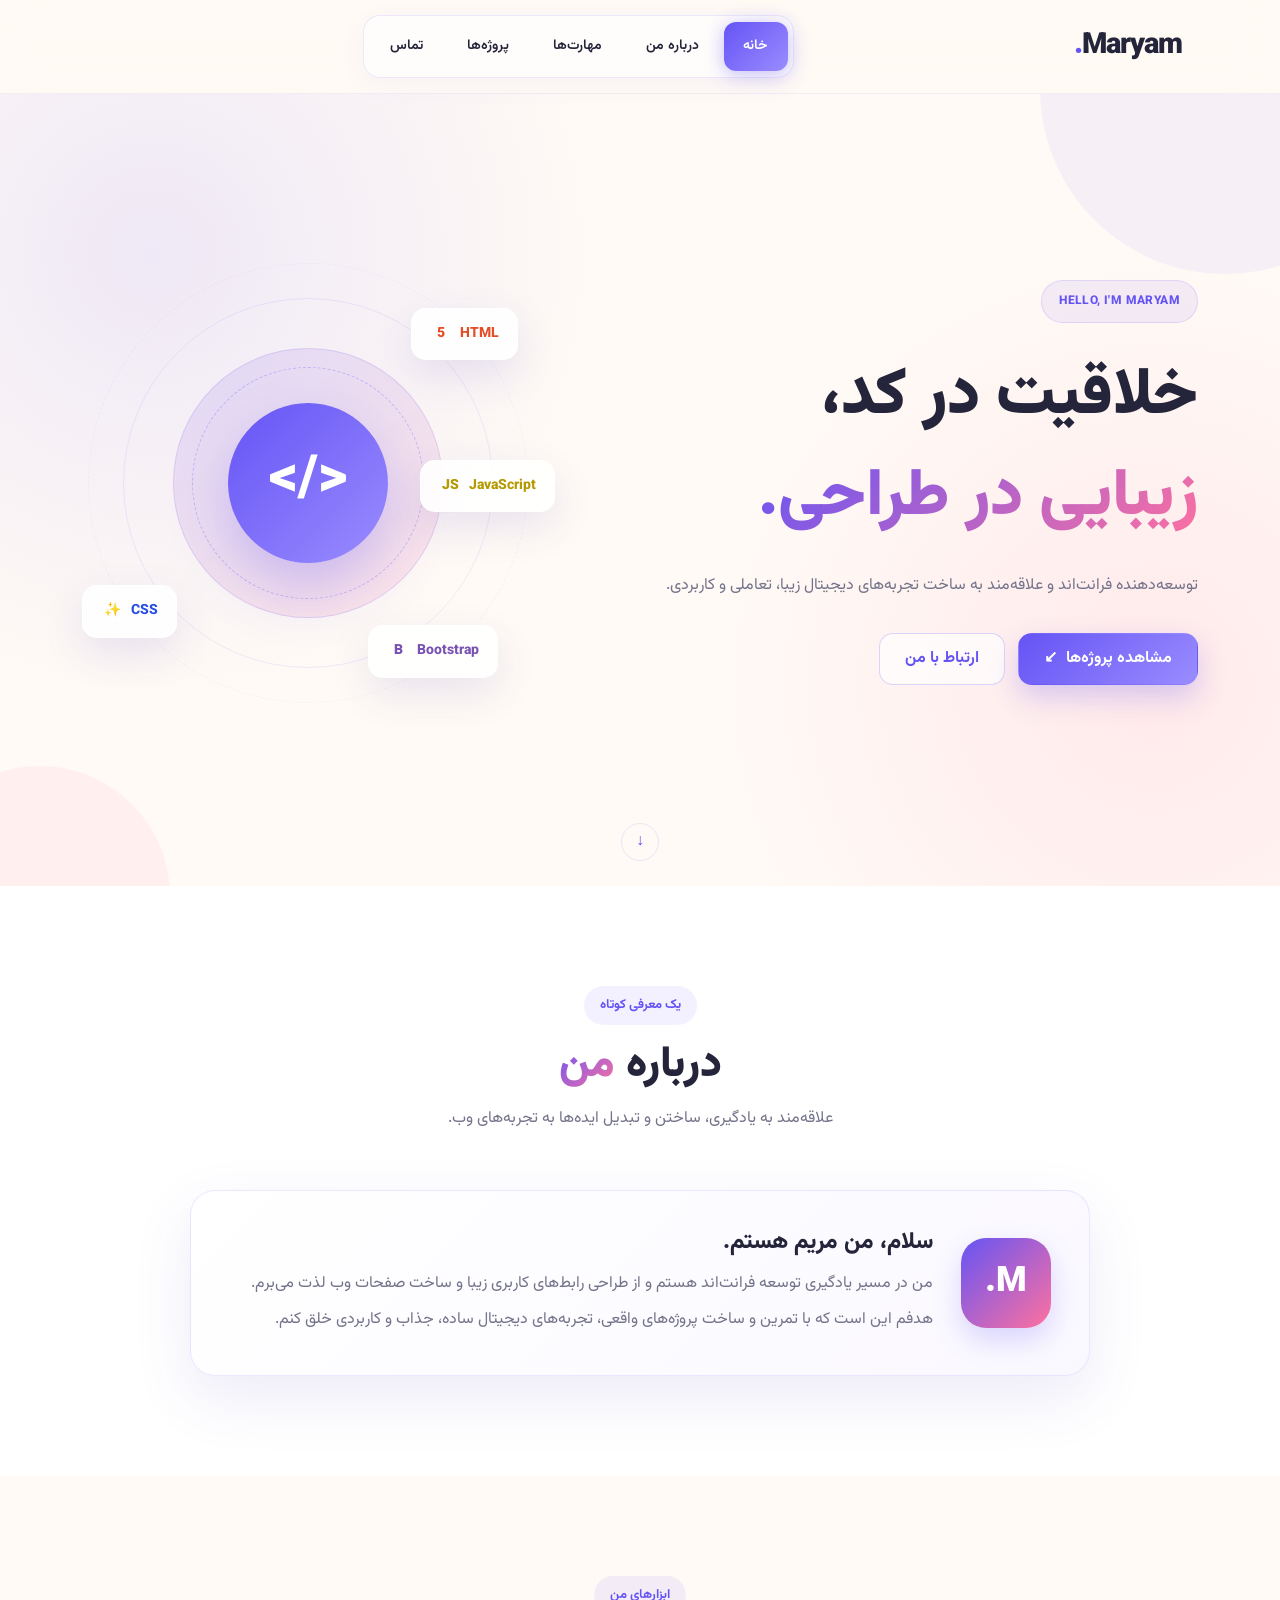
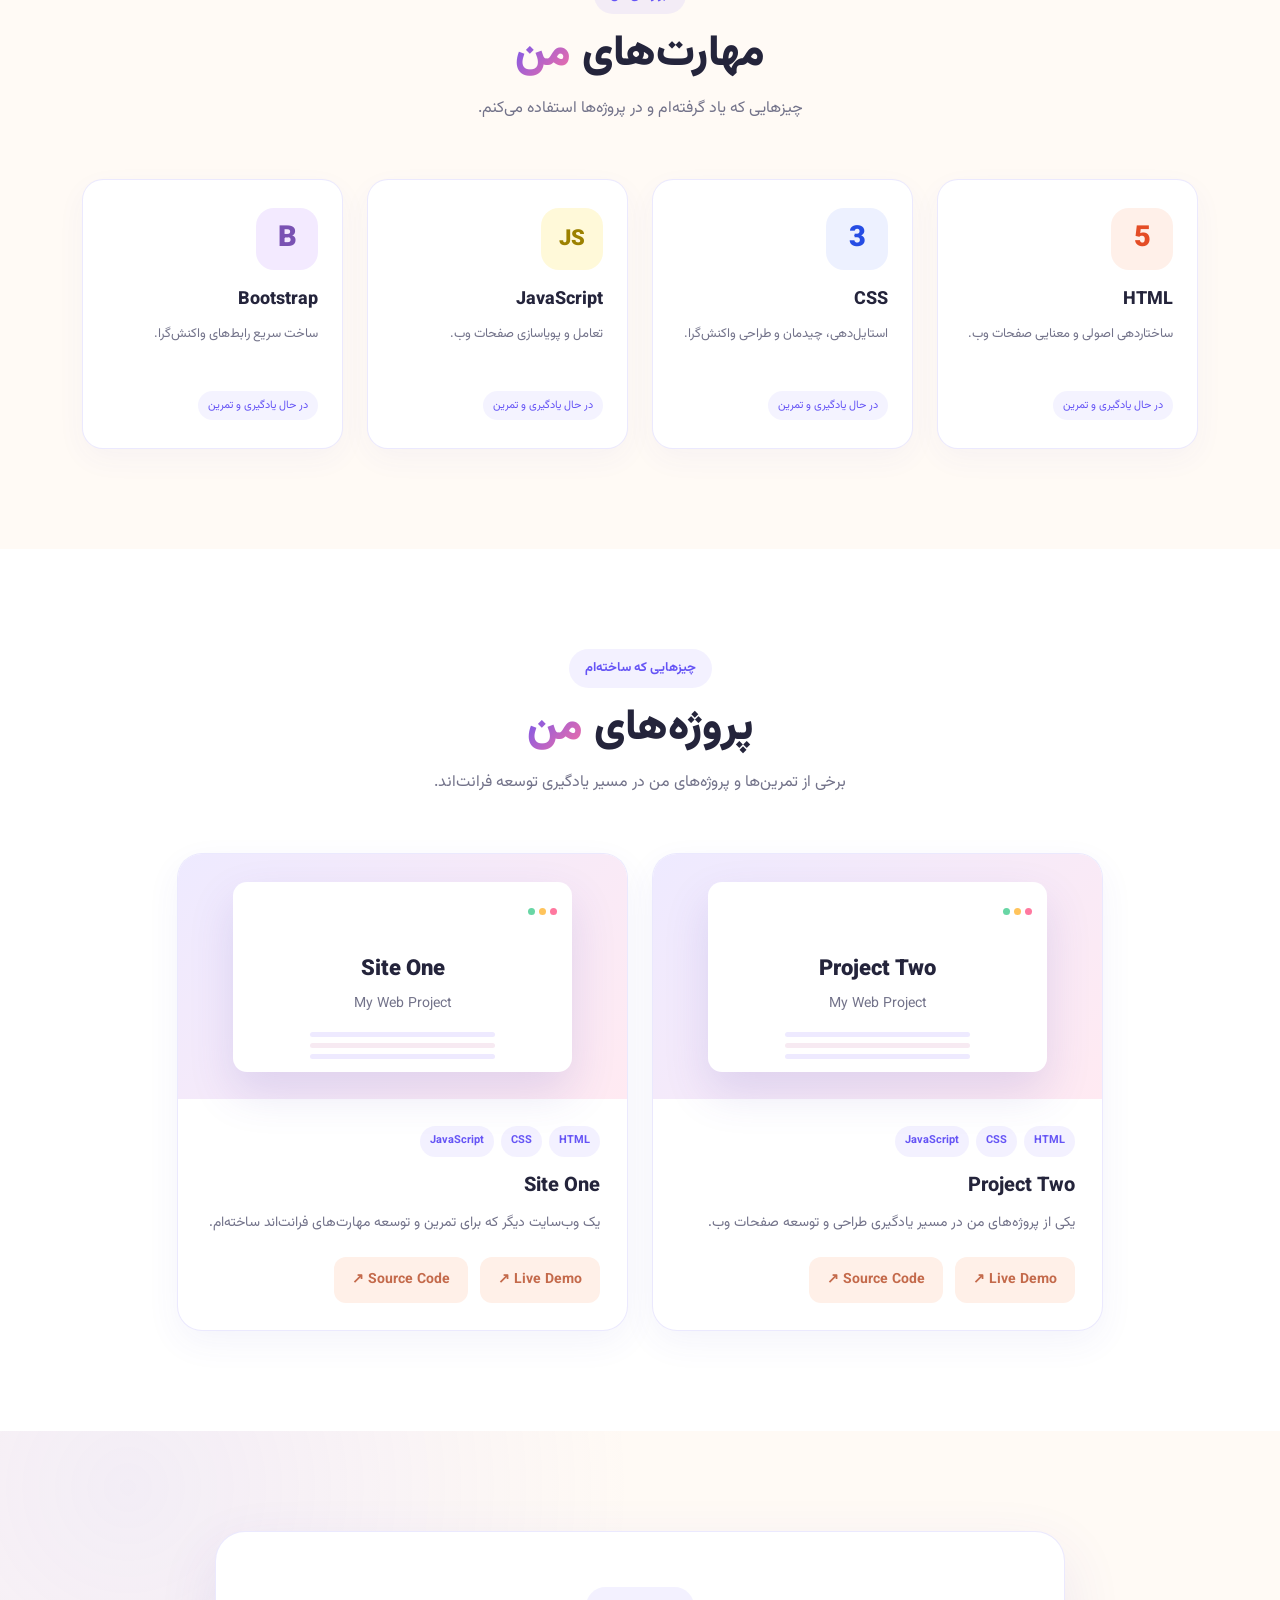
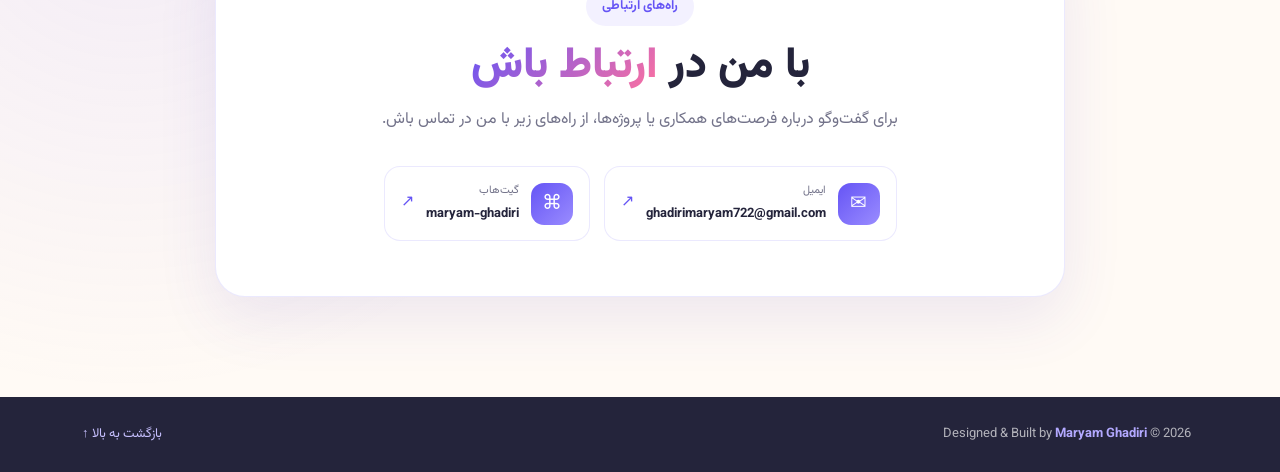
==== commit 842058d5: "Update index.html" ====
--- a/index.html
+++ b/index.html
@@ -45,7 +45,7 @@
       <div class="container">
         <div class="row align-items-center gy-5">
           <div class="col-lg-7 hero-content">
-            <span class="hero-label">HELLO, I'M MARYAM <span aria-hidden="true">👋</span></span>
+            <span class="hero-label">HELLO, I'M MARYAM </span>
             <h1>خلاقیت در کد،<br><span>زیبایی در طراحی.</span></h1>
             <p class="hero-description">
               توسعه‌دهنده فرانت‌اند و علاقه‌مند به ساخت تجربه‌های دیجیتال
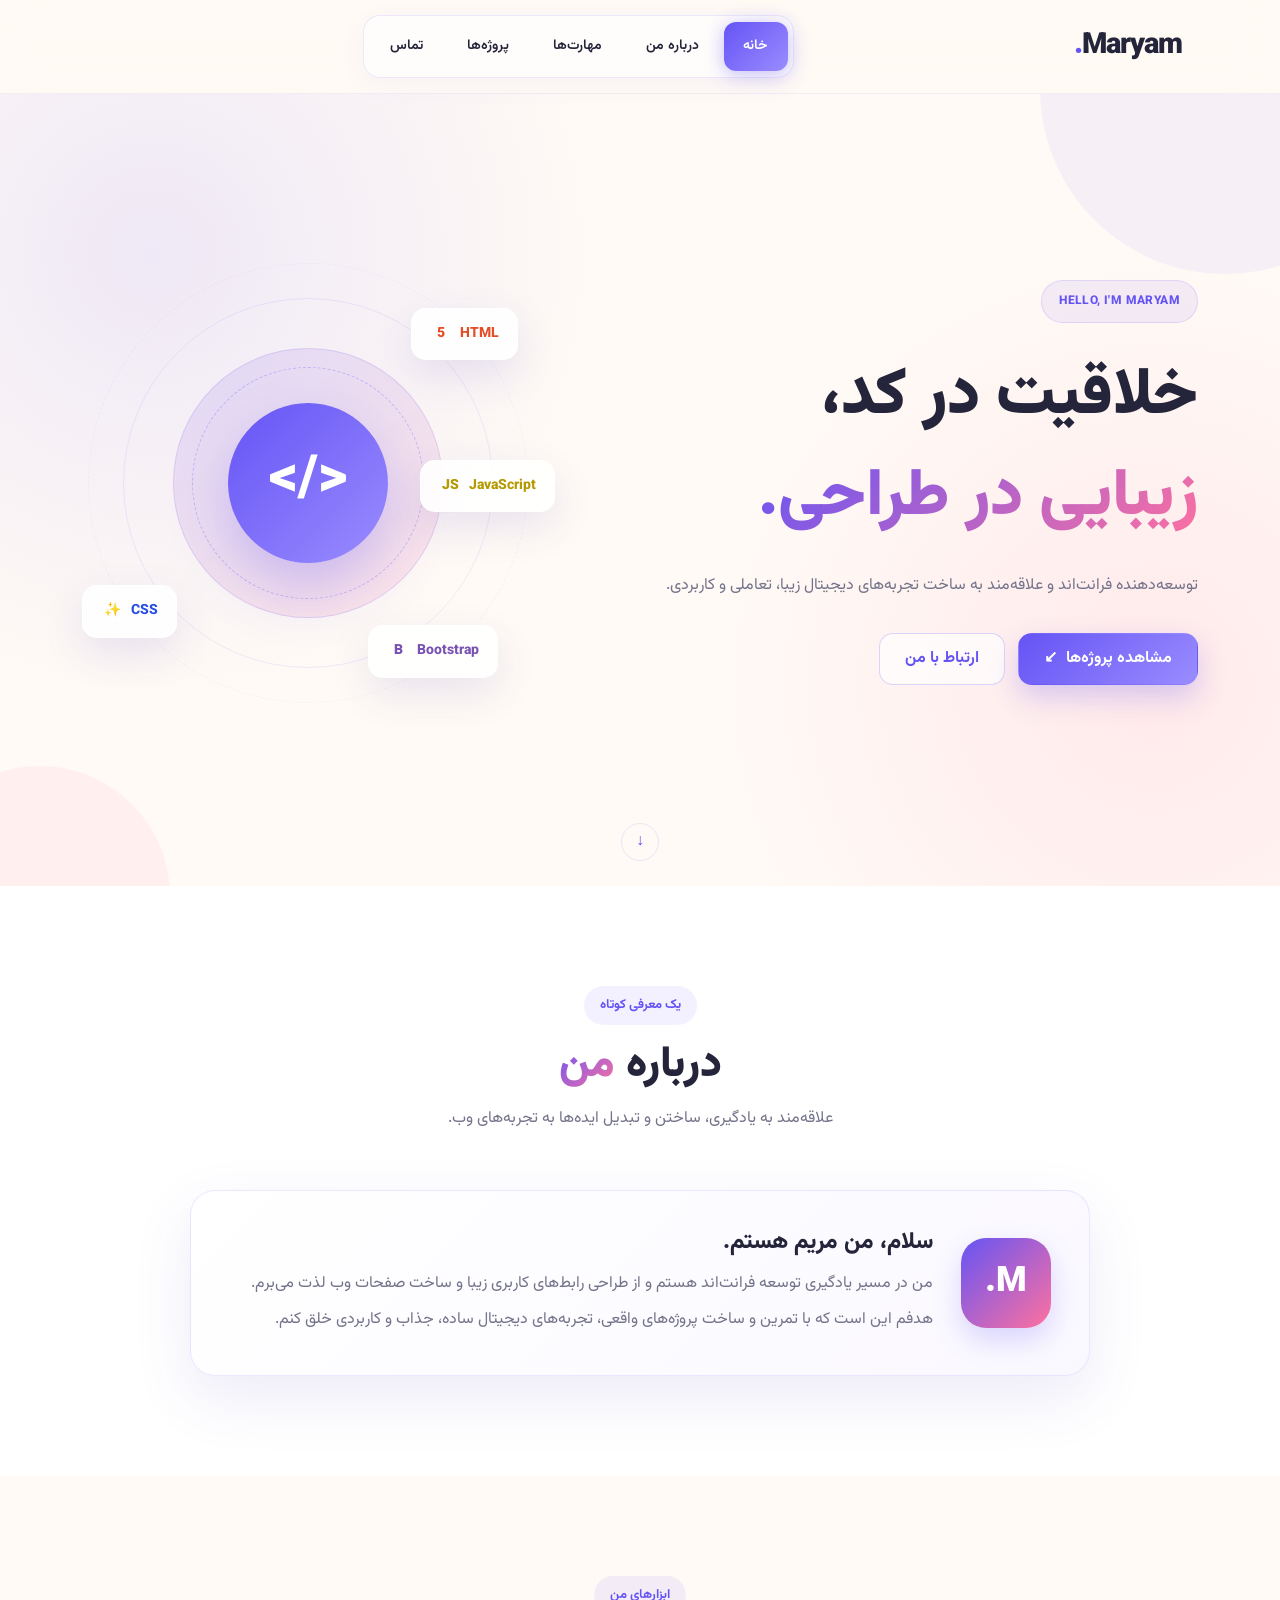
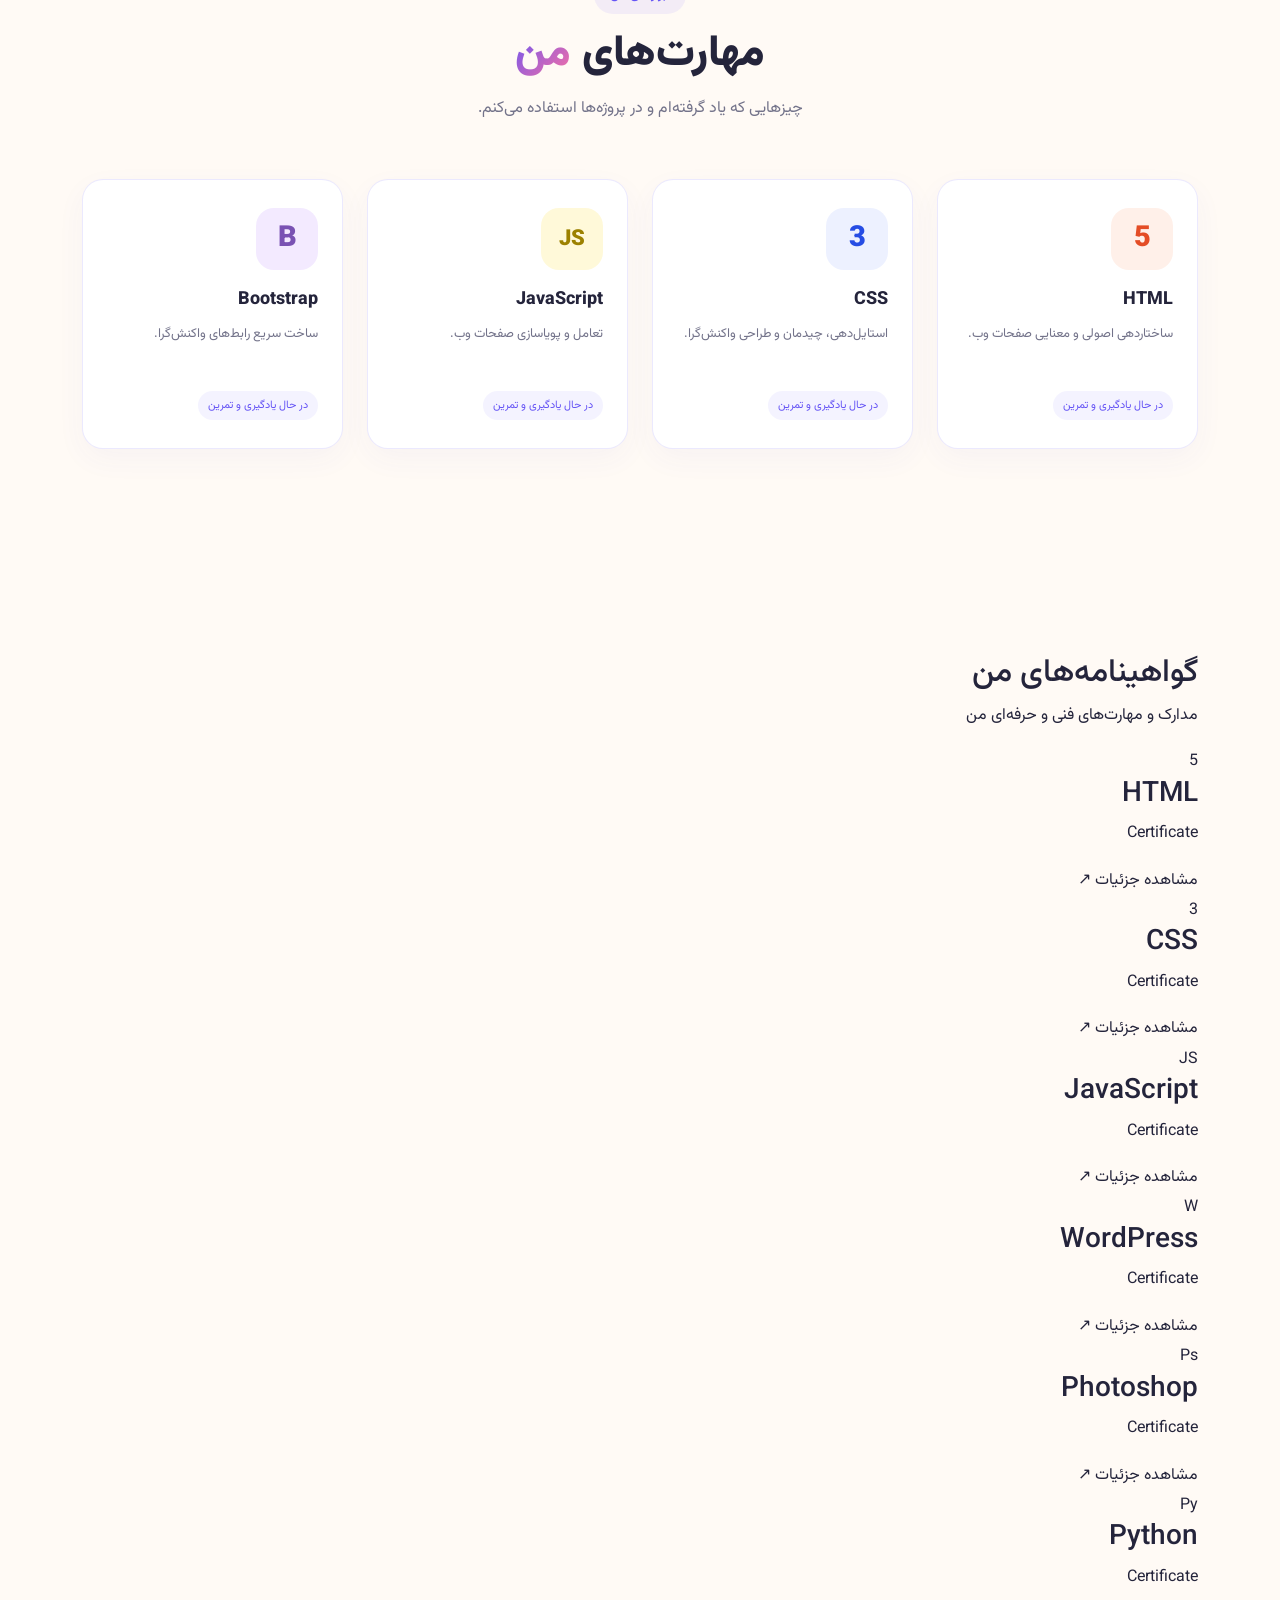
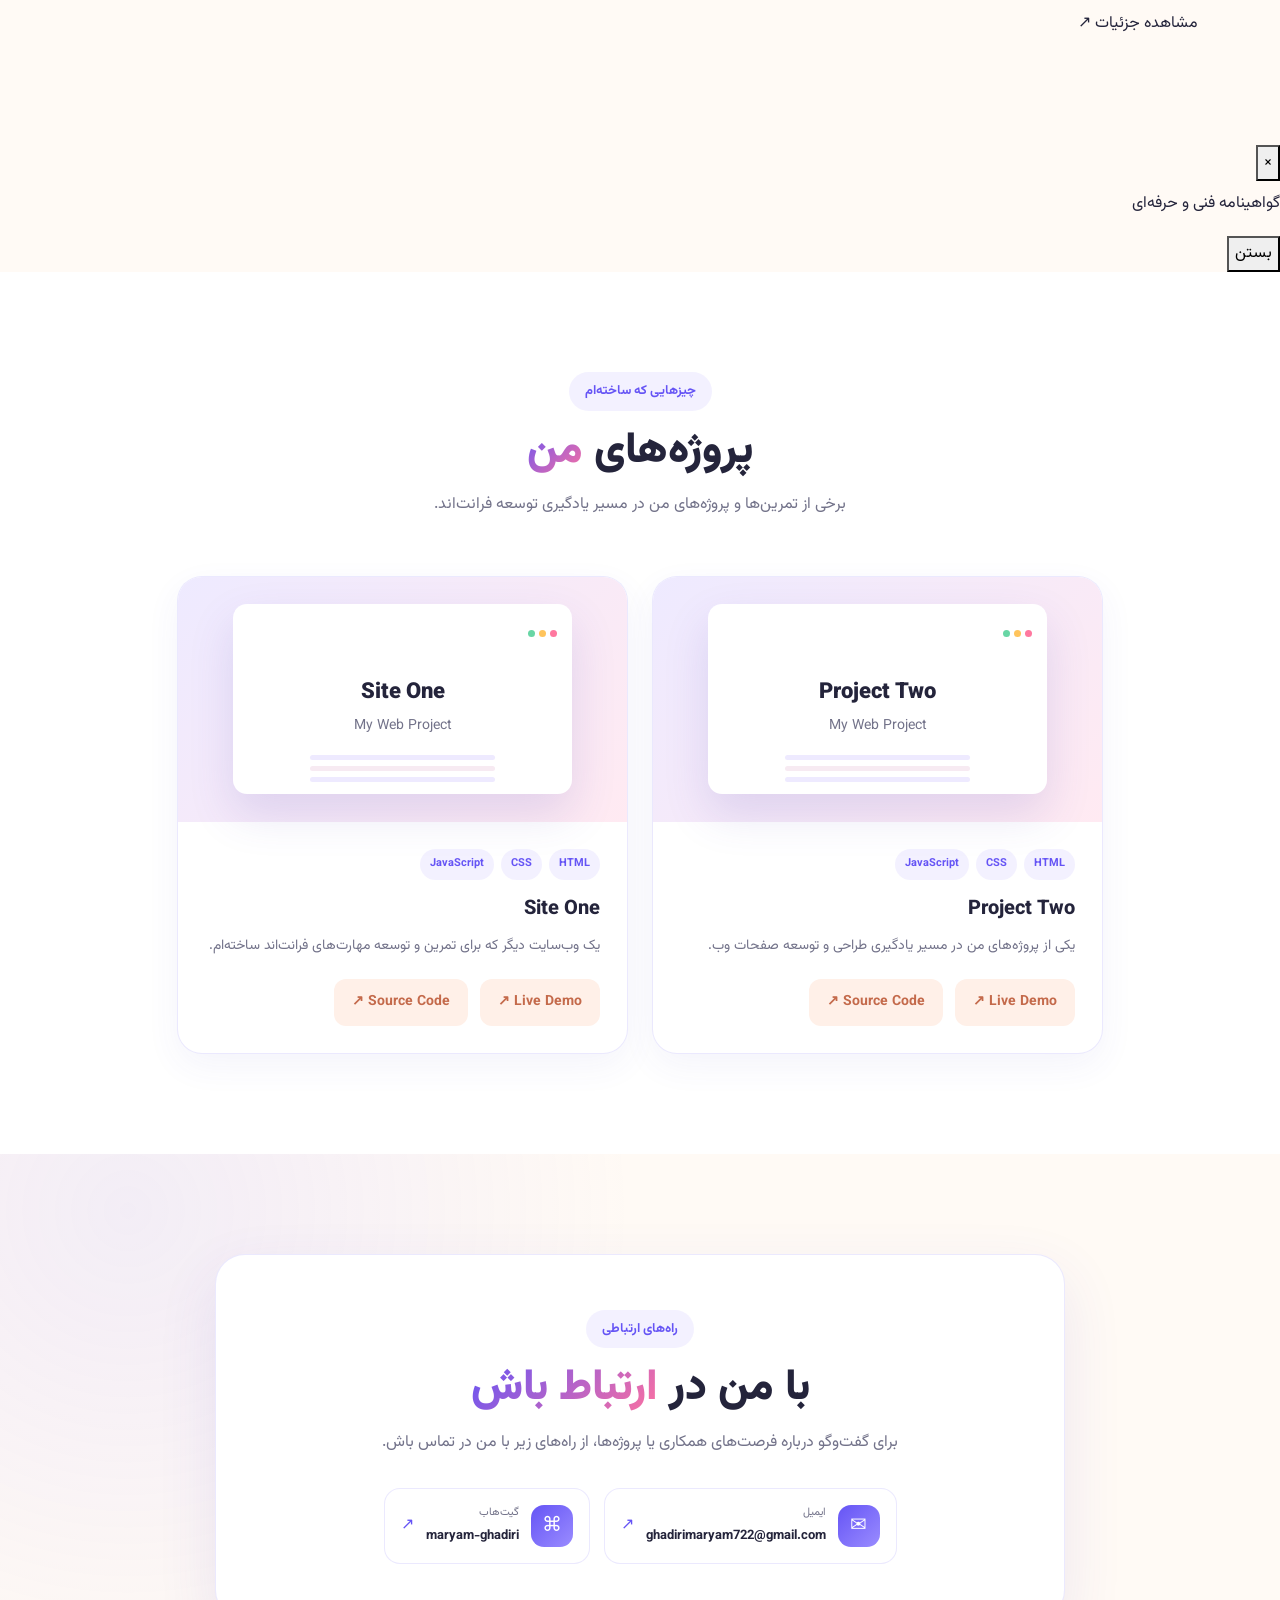
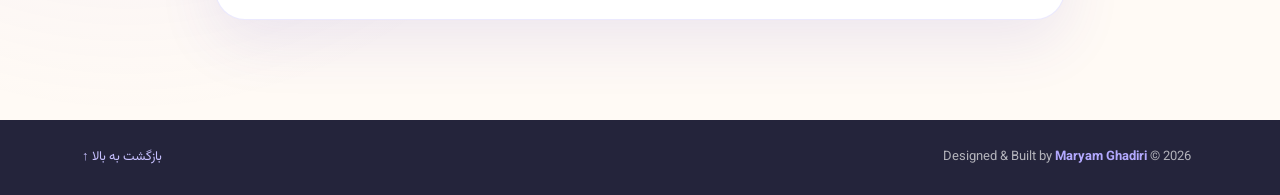
==== commit e1f92f3b: "Update index.html" ====
--- a/index.html
+++ b/index.html
@@ -109,6 +109,76 @@
     </section>
 
     
+<!-- Certifications Section -->
+<section id="certifications" class="certifications">
+    <div class="container">
+
+        <h2 class="section-title">گواهینامه‌های من</h2>
+        <p class="section-subtitle">
+            مدارک و مهارت‌های فنی و حرفه‌ای من
+        </p>
+
+        <div class="certifications-grid">
+
+            <div class="cert-card" onclick="showCertificate('HTML', 'HTML', 'آشنایی با ساختار صفحات وب و HTML5')">
+                <div class="cert-icon html">5</div>
+                <h3>HTML</h3>
+                <p>Certificate</p>
+                <span>مشاهده جزئیات ↗</span>
+            </div>
+
+            <div class="cert-card" onclick="showCertificate('CSS', 'CSS', 'آشنایی با طراحی و استایل‌دهی صفحات وب با CSS3')">
+                <div class="cert-icon css">3</div>
+                <h3>CSS</h3>
+                <p>Certificate</p>
+                <span>مشاهده جزئیات ↗</span>
+            </div>
+
+            <div class="cert-card" onclick="showCertificate('JavaScript', 'JavaScript', 'آشنایی با برنامه‌نویسی تعاملی وب با JavaScript')">
+                <div class="cert-icon js">JS</div>
+                <h3>JavaScript</h3>
+                <p>Certificate</p>
+                <span>مشاهده جزئیات ↗</span>
+            </div>
+
+            <div class="cert-card" onclick="showCertificate('WordPress', 'WordPress', 'آشنایی با طراحی و مدیریت وب‌سایت با وردپرس')">
+                <div class="cert-icon wp">W</div>
+                <h3>WordPress</h3>
+                <p>Certificate</p>
+                <span>مشاهده جزئیات ↗</span>
+            </div>
+
+            <div class="cert-card" onclick="showCertificate('Photoshop', 'Photoshop', 'آشنایی با طراحی گرافیکی و ویرایش تصاویر')">
+                <div class="cert-icon ps">Ps</div>
+                <h3>Photoshop</h3>
+                <p>Certificate</p>
+                <span>مشاهده جزئیات ↗</span>
+            </div>
+
+            <div class="cert-card" onclick="showCertificate('Python', 'Python', 'آشنایی با مبانی برنامه‌نویسی پایتون')">
+                <div class="cert-icon python">Py</div>
+                <h3>Python</h3>
+                <p>Certificate</p>
+                <span>مشاهده جزئیات ↗</span>
+            </div>
+
+        </div>
+    </div>
+</section>
+
+<!-- Certificate Modal -->
+<div id="certificate-modal" class="certificate-modal">
+    <div class="certificate-modal-content">
+        <button class="close-modal" onclick="closeCertificate()">×</button>
+        <div id="modal-icon" class="cert-icon"></div>
+        <h2 id="modal-title"></h2>
+        <span class="modal-label">گواهینامه فنی و حرفه‌ای</span>
+        <p id="modal-description"></p>
+        <button class="modal-btn" onclick="closeCertificate()">بستن</button>
+    </div>
+</div>
+
+    
 <!-- PROJECTS -->
 <section id="projects" class="section projects-section">
   <div class="container">
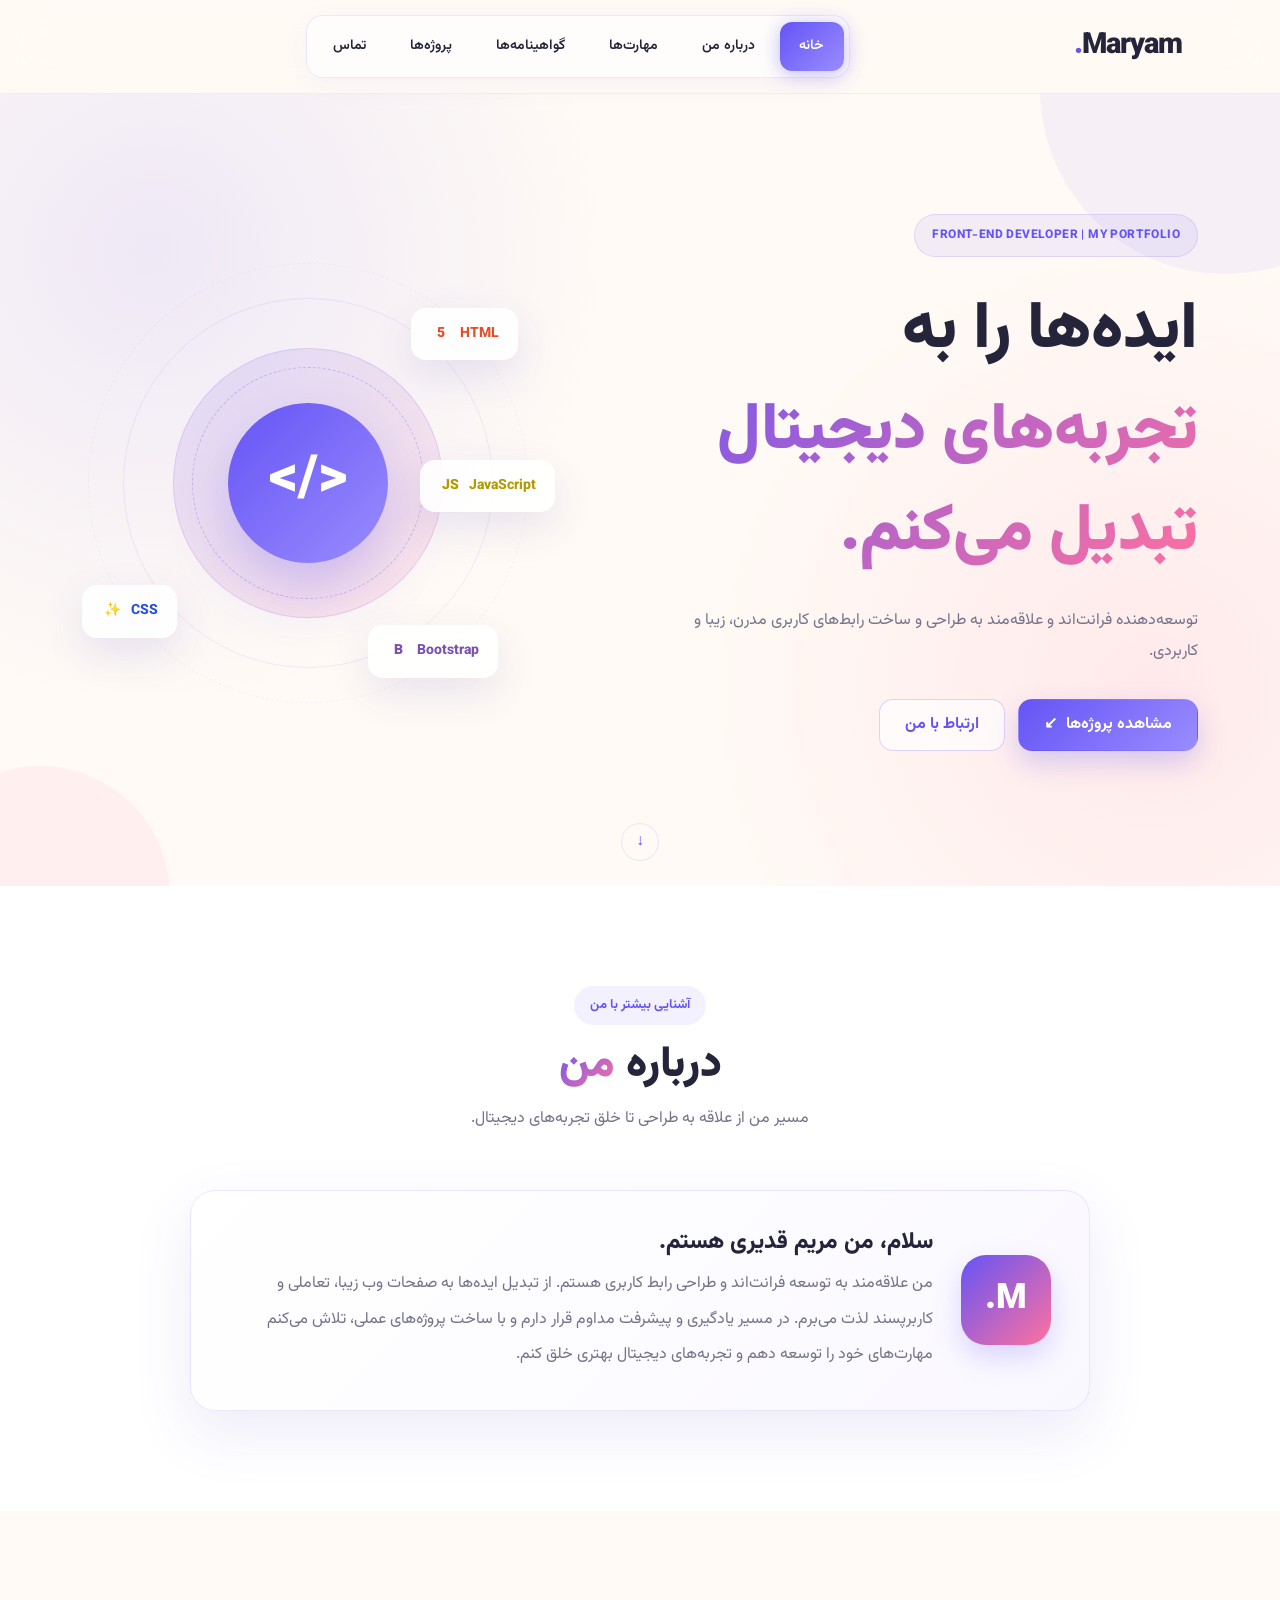
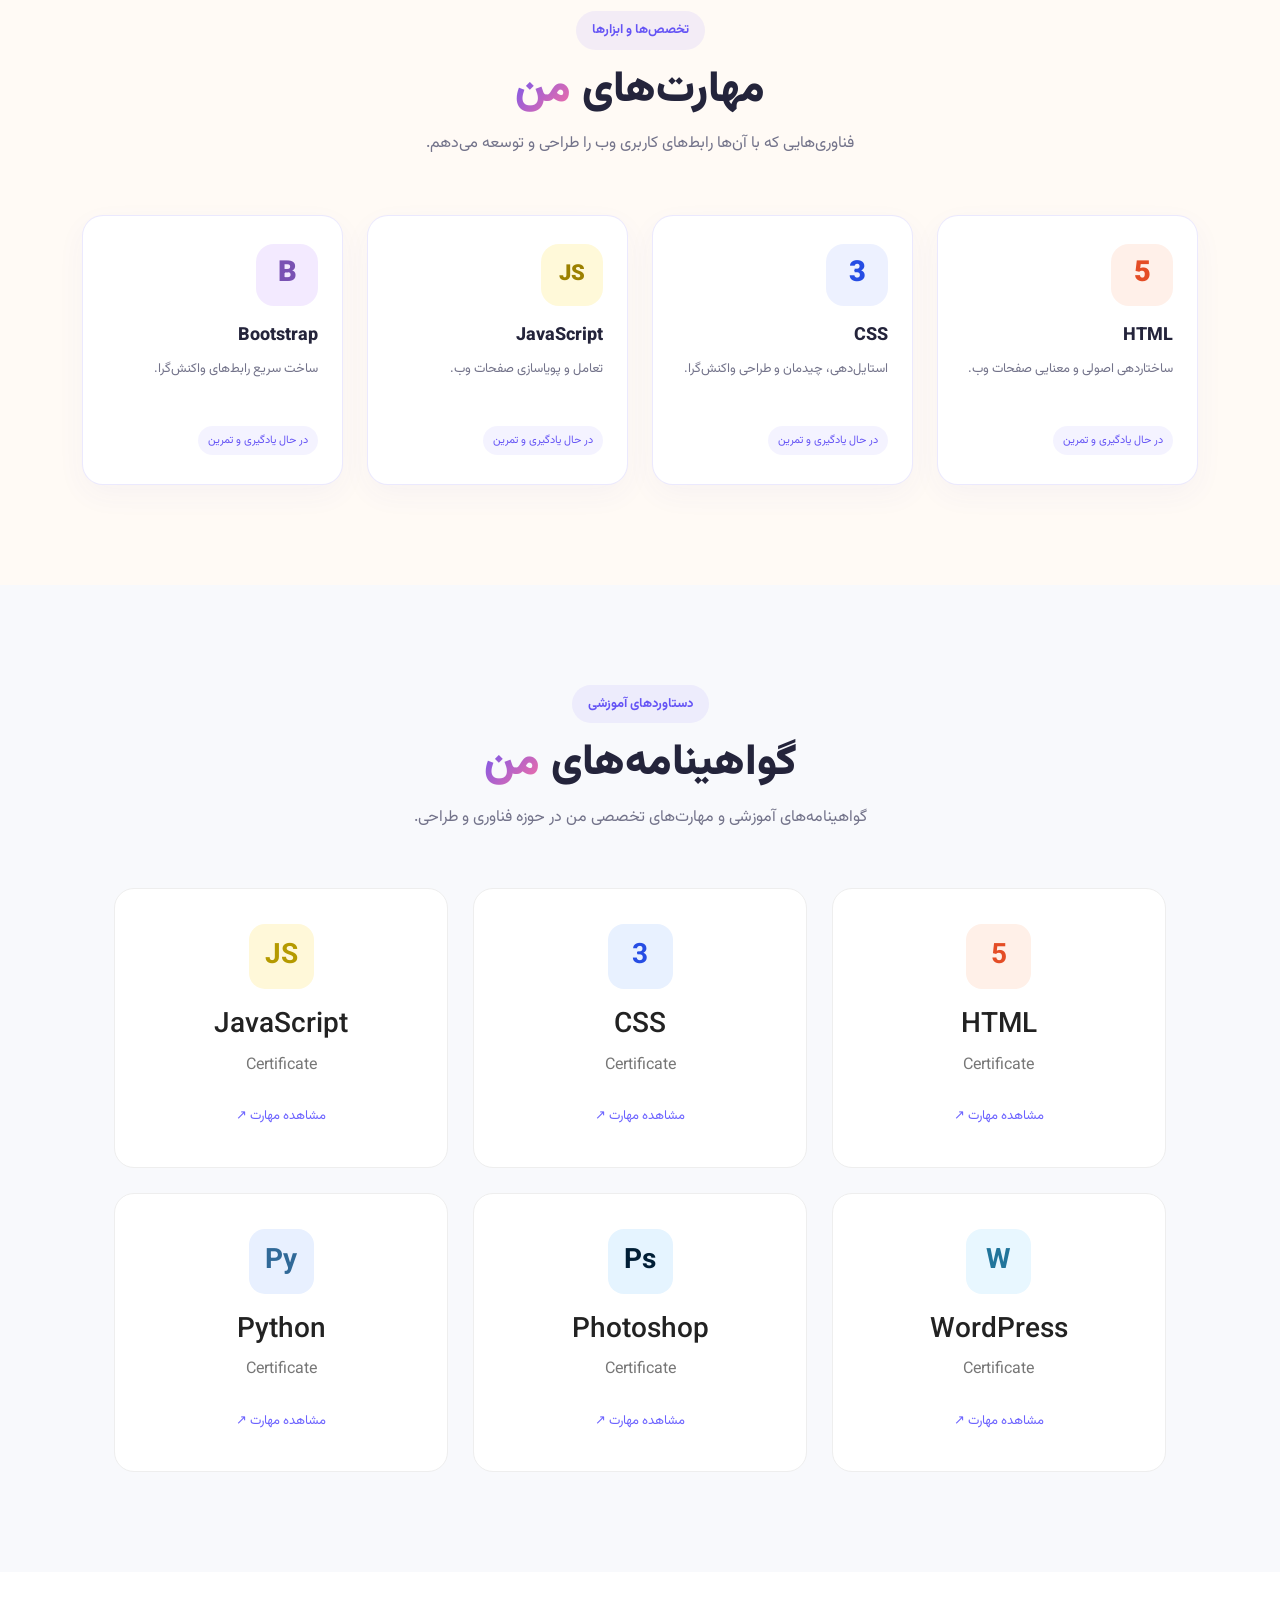
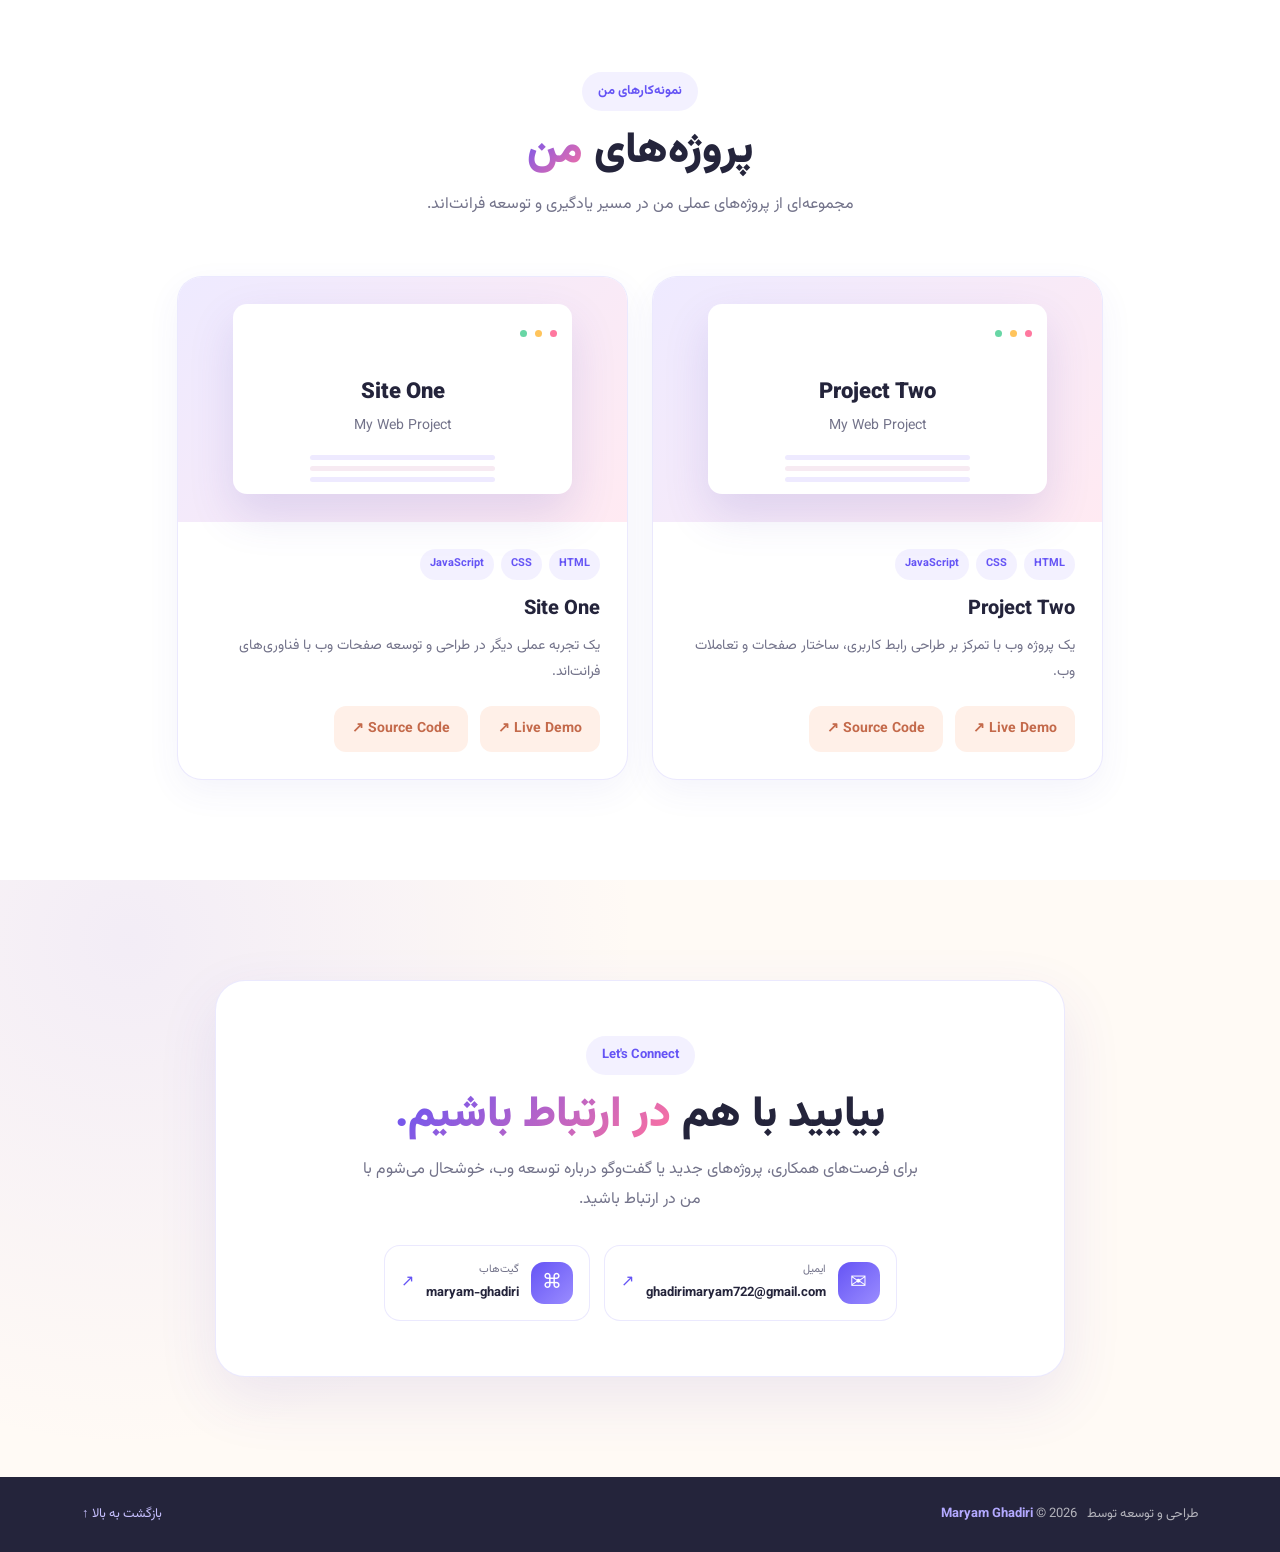
==== commit ce260c83: "Update index.html" ====
--- a/index.html
+++ b/index.html
@@ -1,308 +1,775 @@
+
 <!DOCTYPE html>
 <html lang="fa" dir="rtl">
+
 <head>
   <meta charset="UTF-8">
-  <meta name="viewport" content="width=device-width, initial-scale=1">
-  <meta name="theme-color" content="#fff9f2">
-  <meta name="description" content="وب‌سایت شخصی مریم قدیری، توسعه‌دهنده فرانت‌اند">
+  <meta name="viewport" content="width=device-width, initial-scale=1.0">
+
   <title>Maryam Ghadiri | Front-End Developer</title>
 
-  <link rel="preconnect" href="https://fonts.googleapis.com">
-  <link rel="preconnect" href="https://fonts.gstatic.com" crossorigin>
-  <link href="https://fonts.googleapis.com/css2?family=Vazirmatn:wght@400;500;600;700;800;900&display=swap" rel="stylesheet">
+  <meta name="description" content="پورتفولیو مریم قدیری، توسعه‌دهنده فرانت‌اند، شامل مهارت‌ها، پروژه‌ها و گواهینامه‌های فنی.">
+
+  <!-- Bootstrap -->
   <link href="https://cdnjs.cloudflare.com/ajax/libs/bootstrap/5.3.3/css/bootstrap.min.css" rel="stylesheet">
+
+  <!-- CSS -->
   <link rel="stylesheet" href="style.css">
 </head>
+
 <body>
 
   <!-- NAVBAR -->
   <nav class="navbar navbar-expand-lg modern-navbar">
     <div class="container">
-      <a class="navbar-brand" href="#home" aria-label="Maryam home">Maryam<span>.</span></a>
-
-      <button class="navbar-toggler" type="button" data-bs-toggle="collapse"
-        data-bs-target="#navbarNav" aria-controls="navbarNav" aria-expanded="false"
+
+      <a class="navbar-brand" href="#home" aria-label="Maryam home">
+        Maryam<span>.</span>
+      </a>
+
+      <button class="navbar-toggler" type="button"
+        data-bs-toggle="collapse"
+        data-bs-target="#navbarNav"
+        aria-controls="navbarNav"
+        aria-expanded="false"
         aria-label="باز کردن منو">
+
         <span class="navbar-toggler-icon"></span>
       </button>
 
       <div class="collapse navbar-collapse" id="navbarNav">
+
         <ul class="navbar-nav mx-auto nav-menu" id="navMenu">
+
           <span class="nav-indicator" aria-hidden="true"></span>
-          <li class="nav-item"><a class="nav-link active" href="#home">خانه</a></li>
-          <li class="nav-item"><a class="nav-link" href="#about">درباره من</a></li>
-          <li class="nav-item"><a class="nav-link" href="#skills">مهارت‌ها</a></li>
-          <li class="nav-item"><a class="nav-link" href="#projects">پروژه‌ها</a></li>
-          <li class="nav-item"><a class="nav-link" href="#contact">تماس</a></li>
+
+          <li class="nav-item">
+            <a class="nav-link active" href="#home">خانه</a>
+          </li>
+
+          <li class="nav-item">
+            <a class="nav-link" href="#about">درباره من</a>
+          </li>
+
+          <li class="nav-item">
+            <a class="nav-link" href="#skills">مهارت‌ها</a>
+          </li>
+
+          <li class="nav-item">
+            <a class="nav-link" href="#certifications">گواهینامه‌ها</a>
+          </li>
+
+          <li class="nav-item">
+            <a class="nav-link" href="#projects">پروژه‌ها</a>
+          </li>
+
+          <li class="nav-item">
+            <a class="nav-link" href="#contact">تماس</a>
+          </li>
+
         </ul>
       </div>
     </div>
   </nav>
 
+
   <main>
+
     <!-- HERO -->
     <section class="hero" id="home">
+
       <div class="container">
+
         <div class="row align-items-center gy-5">
+
           <div class="col-lg-7 hero-content">
-            <span class="hero-label">HELLO, I'M MARYAM </span>
-            <h1>خلاقیت در کد،<br><span>زیبایی در طراحی.</span></h1>
+
+            <span class="hero-label">
+              FRONT-END DEVELOPER | MY PORTFOLIO
+            </span>
+
+            <h1>
+              ایده‌ها را به<br>
+              <span>تجربه‌های دیجیتال تبدیل می‌کنم.</span>
+            </h1>
+
             <p class="hero-description">
-              توسعه‌دهنده فرانت‌اند و علاقه‌مند به ساخت تجربه‌های دیجیتال
-              زیبا، تعاملی و کاربردی.
+              توسعه‌دهنده فرانت‌اند و علاقه‌مند به طراحی و ساخت
+              رابط‌های کاربری مدرن، زیبا و کاربردی.
             </p>
+
             <div class="hero-buttons">
-              <a href="#projects" class="btn btn-primary-custom">مشاهده پروژه‌ها <span aria-hidden="true">↙</span></a>
-              <a href="#contact" class="btn btn-outline-custom">ارتباط با من</a>
+
+              <a href="#projects" class="btn btn-primary-custom">
+                مشاهده پروژه‌ها
+                <span aria-hidden="true">↙</span>
+              </a>
+
+              <a href="#contact" class="btn btn-outline-custom">
+                ارتباط با من
+              </a>
+
             </div>
-          </div>
-
+
+          </div>
+
+
+          <!-- HERO ART -->
           <div class="col-lg-5">
+
             <div class="hero-art" aria-label="تصویرسازی کدنویسی">
+
               <div class="art-orbit orbit-one"></div>
               <div class="art-orbit orbit-two"></div>
-              <div class="main-shape"><span>&lt;/&gt;</span></div>
-              <div class="floating-card card-one">HTML <b>5</b></div>
-              <div class="floating-card card-two">CSS <b>✨</b></div>
-              <div class="floating-card card-three">JavaScript <b>JS</b></div>
-              <div class="floating-card card-four">Bootstrap <b>B</b></div>
+
+              <div class="main-shape">
+                <span>&lt;/&gt;</span>
+              </div>
+
+              <div class="floating-card card-one">
+                HTML <b>5</b>
+              </div>
+
+              <div class="floating-card card-two">
+                CSS <b>✨</b>
+              </div>
+
+              <div class="floating-card card-three">
+                JavaScript <b>JS</b>
+              </div>
+
+              <div class="floating-card card-four">
+                Bootstrap <b>B</b>
+              </div>
+
             </div>
-          </div>
-        </div>
+
+          </div>
+
+        </div>
+
       </div>
-      <a class="scroll-cue" href="#about" aria-label="رفتن به بخش درباره من">↓</a>
+
+      <a class="scroll-cue" href="#about"
+        aria-label="رفتن به بخش درباره من">↓</a>
+
     </section>
+
 
     <!-- ABOUT -->
     <section id="about" class="section about-section">
+
       <div class="container">
+
         <div class="section-heading">
-          <span class="section-kicker">یک معرفی کوتاه</span>
-          <h2>درباره <span>من</span></h2>
-          <p>علاقه‌مند به یادگیری، ساختن و تبدیل ایده‌ها به تجربه‌های وب.</p>
-        </div>
+
+          <span class="section-kicker">
+            آشنایی بیشتر با من
+          </span>
+
+          <h2>
+            درباره <span>من</span>
+          </h2>
+
+          <p>
+            مسیر من از علاقه به طراحی تا خلق تجربه‌های دیجیتال.
+          </p>
+
+        </div>
+
+
         <div class="about-card">
-          <div class="about-mark" aria-hidden="true">M.</div>
+
+          <div class="about-mark" aria-hidden="true">
+            M.
+          </div>
+
           <div>
-            <h3>سلام، من مریم هستم.</h3>
-            <p>من در مسیر یادگیری توسعه فرانت‌اند هستم و از طراحی رابط‌های کاربری زیبا و ساخت صفحات وب لذت می‌برم. هدفم این است که با تمرین و ساخت پروژه‌های واقعی، تجربه‌های دیجیتال ساده، جذاب و کاربردی خلق کنم.</p>
-          </div>
-        </div>
+
+            <h3>
+              سلام، من مریم قدیری هستم.
+            </h3>
+
+            <p>
+              من علاقه‌مند به توسعه فرانت‌اند و طراحی رابط کاربری هستم.
+              از تبدیل ایده‌ها به صفحات وب زیبا، تعاملی و کاربرپسند لذت می‌برم.
+              در مسیر یادگیری و پیشرفت مداوم قرار دارم و با ساخت پروژه‌های عملی،
+              تلاش می‌کنم مهارت‌های خود را توسعه دهم و تجربه‌های دیجیتال
+              بهتری خلق کنم.
+            </p>
+
+          </div>
+
+        </div>
+
       </div>
+
     </section>
+
 
     <!-- SKILLS -->
     <section id="skills" class="section skills-section">
+
       <div class="container">
+
         <div class="section-heading">
-          <span class="section-kicker">ابزارهای من</span>
-          <h2>مهارت‌های <span>من</span></h2>
-          <p>چیزهایی که یاد گرفته‌ام و در پروژه‌ها استفاده می‌کنم.</p>
-        </div>
+
+          <span class="section-kicker">
+            تخصص‌ها و ابزارها
+          </span>
+
+          <h2>
+            مهارت‌های <span>من</span>
+          </h2>
+
+          <p>
+            فناوری‌هایی که با آن‌ها رابط‌های کاربری وب را طراحی و توسعه می‌دهم.
+          </p>
+
+        </div>
+
+
         <div class="row g-4">
-          <div class="col-sm-6 col-lg-3"><article class="skill-card"><div class="skill-icon html-icon">5</div><h3>HTML</h3><p>ساختاردهی اصولی و معنایی صفحات وب.</p><span class="skill-level">در حال یادگیری و تمرین</span></article></div>
-          <div class="col-sm-6 col-lg-3"><article class="skill-card"><div class="skill-icon css-icon">3</div><h3>CSS</h3><p>استایل‌دهی، چیدمان و طراحی واکنش‌گرا.</p><span class="skill-level">در حال یادگیری و تمرین</span></article></div>
-          <div class="col-sm-6 col-lg-3"><article class="skill-card"><div class="skill-icon js-icon">JS</div><h3>JavaScript</h3><p>تعامل و پویاسازی صفحات وب.</p><span class="skill-level">در حال یادگیری و تمرین</span></article></div>
-          <div class="col-sm-6 col-lg-3"><article class="skill-card"><div class="skill-icon bs-icon">B</div><h3>Bootstrap</h3><p>ساخت سریع رابط‌های واکنش‌گرا.</p><span class="skill-level">در حال یادگیری و تمرین</span></article></div>
-        </div>
+
+          <!-- HTML -->
+          <div class="col-sm-6 col-lg-3">
+
+            <article class="skill-card">
+
+              <div class="skill-icon html-icon">
+                5
+              </div>
+
+              <h3>HTML</h3>
+
+              <p>
+                ساختاردهی اصولی و معنایی صفحات وب.
+              </p>
+
+              <span class="skill-level">
+                در حال یادگیری و تمرین
+              </span>
+
+            </article>
+
+          </div>
+
+
+          <!-- CSS -->
+          <div class="col-sm-6 col-lg-3">
+
+            <article class="skill-card">
+
+              <div class="skill-icon css-icon">
+                3
+              </div>
+
+              <h3>CSS</h3>
+
+              <p>
+                استایل‌دهی، چیدمان و طراحی واکنش‌گرا.
+              </p>
+
+              <span class="skill-level">
+                در حال یادگیری و تمرین
+              </span>
+
+            </article>
+
+          </div>
+
+
+          <!-- JAVASCRIPT -->
+          <div class="col-sm-6 col-lg-3">
+
+            <article class="skill-card">
+
+              <div class="skill-icon js-icon">
+                JS
+              </div>
+
+              <h3>JavaScript</h3>
+
+              <p>
+                تعامل و پویاسازی صفحات وب.
+              </p>
+
+              <span class="skill-level">
+                در حال یادگیری و تمرین
+              </span>
+
+            </article>
+
+          </div>
+
+
+          <!-- BOOTSTRAP -->
+          <div class="col-sm-6 col-lg-3">
+
+            <article class="skill-card">
+
+              <div class="skill-icon bs-icon">
+                B
+              </div>
+
+              <h3>Bootstrap</h3>
+
+              <p>
+                ساخت سریع رابط‌های واکنش‌گرا.
+              </p>
+
+              <span class="skill-level">
+                در حال یادگیری و تمرین
+              </span>
+
+            </article>
+
+          </div>
+
+        </div>
+
       </div>
+
     </section>
 
-    
-<!-- Certifications Section -->
-<section id="certifications" class="certifications">
-    <div class="container">
-
-        <h2 class="section-title">گواهینامه‌های من</h2>
-        <p class="section-subtitle">
-            مدارک و مهارت‌های فنی و حرفه‌ای من
-        </p>
+
+    <!-- CERTIFICATIONS -->
+    <section id="certifications" class="certifications">
+
+      <div class="container">
+
+        <div class="section-heading">
+
+          <span class="section-kicker">
+            دستاوردهای آموزشی
+          </span>
+
+          <h2>
+            گواهینامه‌های <span>من</span>
+          </h2>
+
+          <p>
+            گواهینامه‌های آموزشی و مهارت‌های تخصصی من
+            در حوزه فناوری و طراحی.
+          </p>
+
+        </div>
+
 
         <div class="certifications-grid">
 
-            <div class="cert-card" onclick="showCertificate('HTML', 'HTML', 'آشنایی با ساختار صفحات وب و HTML5')">
-                <div class="cert-icon html">5</div>
-                <h3>HTML</h3>
-                <p>Certificate</p>
-                <span>مشاهده جزئیات ↗</span>
+
+          <!-- HTML -->
+          <button type="button" class="cert-card"
+            onclick="showCertificate('HTML', 'HTML', 'آشنایی با ساختار صفحات وب و HTML5')">
+
+            <div class="cert-icon html">
+              5
             </div>
 
-            <div class="cert-card" onclick="showCertificate('CSS', 'CSS', 'آشنایی با طراحی و استایل‌دهی صفحات وب با CSS3')">
-                <div class="cert-icon css">3</div>
-                <h3>CSS</h3>
-                <p>Certificate</p>
-                <span>مشاهده جزئیات ↗</span>
+            <h3>HTML</h3>
+
+            <p>Certificate</p>
+
+            <span>مشاهده مهارت ↗</span>
+
+          </button>
+
+
+          <!-- CSS -->
+          <button type="button" class="cert-card"
+            onclick="showCertificate('CSS', 'CSS', 'آشنایی با طراحی و استایل‌دهی صفحات وب با CSS3')">
+
+            <div class="cert-icon css">
+              3
             </div>
 
-            <div class="cert-card" onclick="showCertificate('JavaScript', 'JavaScript', 'آشنایی با برنامه‌نویسی تعاملی وب با JavaScript')">
-                <div class="cert-icon js">JS</div>
-                <h3>JavaScript</h3>
-                <p>Certificate</p>
-                <span>مشاهده جزئیات ↗</span>
+            <h3>CSS</h3>
+
+            <p>Certificate</p>
+
+            <span>مشاهده مهارت ↗</span>
+
+          </button>
+
+
+          <!-- JAVASCRIPT -->
+          <button type="button" class="cert-card"
+            onclick="showCertificate('JavaScript', 'JavaScript', 'آشنایی با برنامه‌نویسی تعاملی وب با JavaScript')">
+
+            <div class="cert-icon js">
+              JS
             </div>
 
-            <div class="cert-card" onclick="showCertificate('WordPress', 'WordPress', 'آشنایی با طراحی و مدیریت وب‌سایت با وردپرس')">
-                <div class="cert-icon wp">W</div>
-                <h3>WordPress</h3>
-                <p>Certificate</p>
-                <span>مشاهده جزئیات ↗</span>
+            <h3>JavaScript</h3>
+
+            <p>Certificate</p>
+
+            <span>مشاهده مهارت ↗</span>
+
+          </button>
+
+
+          <!-- WORDPRESS -->
+          <button type="button" class="cert-card"
+            onclick="showCertificate('WordPress', 'WordPress', 'آشنایی با طراحی و مدیریت وب‌سایت با وردپرس')">
+
+            <div class="cert-icon wp">
+              W
             </div>
 
-            <div class="cert-card" onclick="showCertificate('Photoshop', 'Photoshop', 'آشنایی با طراحی گرافیکی و ویرایش تصاویر')">
-                <div class="cert-icon ps">Ps</div>
-                <h3>Photoshop</h3>
-                <p>Certificate</p>
-                <span>مشاهده جزئیات ↗</span>
+            <h3>WordPress</h3>
+
+            <p>Certificate</p>
+
+            <span>مشاهده مهارت ↗</span>
+
+          </button>
+
+
+          <!-- PHOTOSHOP -->
+          <button type="button" class="cert-card"
+            onclick="showCertificate('Photoshop', 'Photoshop', 'آشنایی با طراحی گرافیکی و ویرایش تصاویر')">
+
+            <div class="cert-icon ps">
+              Ps
             </div>
 
-            <div class="cert-card" onclick="showCertificate('Python', 'Python', 'آشنایی با مبانی برنامه‌نویسی پایتون')">
-                <div class="cert-icon python">Py</div>
-                <h3>Python</h3>
-                <p>Certificate</p>
-                <span>مشاهده جزئیات ↗</span>
+            <h3>Photoshop</h3>
+
+            <p>Certificate</p>
+
+            <span>مشاهده مهارت ↗</span>
+
+          </button>
+
+
+          <!-- PYTHON -->
+          <button type="button" class="cert-card"
+            onclick="showCertificate('Python', 'Python', 'آشنایی با مبانی برنامه‌نویسی پایتون')">
+
+            <div class="cert-icon python">
+              Py
             </div>
 
-        </div>
+            <h3>Python</h3>
+
+            <p>Certificate</p>
+
+            <span>مشاهده مهارت ↗</span>
+
+          </button>
+
+        </div>
+
+      </div>
+
+    </section>
+
+
+    <!-- CERTIFICATE MODAL -->
+    <div id="certificate-modal" class="certificate-modal"
+      role="dialog" aria-modal="true"
+      aria-labelledby="modal-title">
+
+      <div class="certificate-modal-content">
+
+        <button type="button" class="close-modal"
+          onclick="closeCertificate()"
+          aria-label="بستن پنجره">
+          ×
+        </button>
+
+        <div id="modal-icon" class="cert-icon"></div>
+
+        <h2 id="modal-title"></h2>
+
+        <span class="modal-label">
+          گواهینامه فنی و حرفه‌ای
+        </span>
+
+        <p id="modal-description"></p>
+
+        <button type="button" class="modal-btn"
+          onclick="closeCertificate()">
+          بستن
+        </button>
+
+      </div>
+
     </div>
-</section>
-
-<!-- Certificate Modal -->
-<div id="certificate-modal" class="certificate-modal">
-    <div class="certificate-modal-content">
-        <button class="close-modal" onclick="closeCertificate()">×</button>
-        <div id="modal-icon" class="cert-icon"></div>
-        <h2 id="modal-title"></h2>
-        <span class="modal-label">گواهینامه فنی و حرفه‌ای</span>
-        <p id="modal-description"></p>
-        <button class="modal-btn" onclick="closeCertificate()">بستن</button>
-    </div>
-</div>
-
-    
-<!-- PROJECTS -->
-<section id="projects" class="section projects-section">
-  <div class="container">
-
-    <div class="section-heading">
-      <span class="section-kicker">چیزهایی که ساخته‌ام</span>
-      <h2>پروژه‌های <span>من</span></h2>
-      <p>برخی از تمرین‌ها و پروژه‌های من در مسیر یادگیری توسعه فرانت‌اند.</p>
-    </div>
-
-    <div class="row g-4 justify-content-center">
-
-      <!-- Project Two -->
-      <div class="col-md-6 col-lg-5">
-        <article class="project-card">
-
-          <div class="project-preview project-two-preview">
-            <div class="preview-window">
-              <span></span><span></span><span></span>
-              <strong>Project Two</strong>
-              <small>My Web Project</small>
-              <div class="preview-lines"></div>
-            </div>
-          </div>
-
-          <div class="project-content">
-
-            <div class="project-tags">
-              <span>HTML</span>
-              <span>CSS</span>
-              <span>JavaScript</span>
-            </div>
-
-            <h3>Project Two</h3>
-
-            <p>یکی از پروژه‌های من در مسیر یادگیری طراحی و توسعه صفحات وب.</p>
-
-            <div class="project-buttons">
-              <a href="https://maryam-ghadiri.github.io/project-two/"
-                 target="_blank" rel="noopener noreferrer"
-                 class="project-link">
-                 Live Demo ↗
-              </a>
-
-              <a href="https://github.com/maryam-ghadiri/project-two"
-                 target="_blank" rel="noopener noreferrer"
-                 class="project-link">
-                 Source Code ↗
-              </a>
-            </div>
-
-          </div>
-        </article>
+
+
+    <!-- PROJECTS -->
+    <section id="projects" class="section projects-section">
+
+      <div class="container">
+
+        <div class="section-heading">
+
+          <span class="section-kicker">
+            نمونه‌کارهای من
+          </span>
+
+          <h2>
+            پروژه‌های <span>من</span>
+          </h2>
+
+          <p>
+            مجموعه‌ای از پروژه‌های عملی من
+            در مسیر یادگیری و توسعه فرانت‌اند.
+          </p>
+
+        </div>
+
+
+        <div class="row g-4 justify-content-center">
+
+
+          <!-- PROJECT TWO -->
+          <div class="col-md-6 col-lg-5">
+
+            <article class="project-card">
+
+              <div class="project-preview project-two-preview">
+
+                <div class="preview-window">
+
+                  <span></span>
+                  <span></span>
+                  <span></span>
+
+                  <strong>Project Two</strong>
+
+                  <small>My Web Project</small>
+
+                  <div class="preview-lines"></div>
+
+                </div>
+
+              </div>
+
+
+              <div class="project-content">
+
+                <div class="project-tags">
+
+                  <span>HTML</span>
+                  <span>CSS</span>
+                  <span>JavaScript</span>
+
+                </div>
+
+                <h3>Project Two</h3>
+
+                <p>
+                  یک پروژه وب با تمرکز بر طراحی رابط کاربری،
+                  ساختار صفحات و تعاملات وب.
+                </p>
+
+
+                <div class="project-buttons">
+
+                  <a href="https://maryam-ghadiri.github.io/project-two/"
+                    target="_blank" rel="noopener noreferrer"
+                    class="project-link">
+
+                    Live Demo ↗
+
+                  </a>
+
+                  <a href="https://github.com/maryam-ghadiri/project-two"
+                    target="_blank" rel="noopener noreferrer"
+                    class="project-link">
+
+                    Source Code ↗
+
+                  </a>
+
+                </div>
+
+              </div>
+
+            </article>
+
+          </div>
+
+
+          <!-- SITE ONE -->
+          <div class="col-md-6 col-lg-5">
+
+            <article class="project-card">
+
+              <div class="project-preview site-one-preview">
+
+                <div class="preview-window">
+
+                  <span></span>
+                  <span></span>
+                  <span></span>
+
+                  <strong>Site One</strong>
+
+                  <small>My Web Project</small>
+
+                  <div class="preview-lines"></div>
+
+                </div>
+
+              </div>
+
+
+              <div class="project-content">
+
+                <div class="project-tags">
+
+                  <span>HTML</span>
+                  <span>CSS</span>
+                  <span>JavaScript</span>
+
+                </div>
+
+                <h3>Site One</h3>
+
+                <p>
+                  یک تجربه عملی دیگر در طراحی و توسعه
+                  صفحات وب با فناوری‌های فرانت‌اند.
+                </p>
+
+
+                <div class="project-buttons">
+
+                  <a href="https://maryam-ghadiri.github.io/site_one/"
+                    target="_blank" rel="noopener noreferrer"
+                    class="project-link">
+
+                    Live Demo ↗
+
+                  </a>
+
+                  <a href="https://github.com/maryam-ghadiri/site_one"
+                    target="_blank" rel="noopener noreferrer"
+                    class="project-link">
+
+                    Source Code ↗
+
+                  </a>
+
+                </div>
+
+              </div>
+
+            </article>
+
+          </div>
+
+        </div>
+
       </div>
 
-      <!-- Site One -->
-      <div class="col-md-6 col-lg-5">
-        <article class="project-card">
-
-          <div class="project-preview site-one-preview">
-            <div class="preview-window">
-              <span></span><span></span><span></span>
-              <strong>Site One</strong>
-              <small>My Web Project</small>
-              <div class="preview-lines"></div>
-            </div>
-          </div>
-
-          <div class="project-content">
-
-            <div class="project-tags">
-              <span>HTML</span>
-              <span>CSS</span>
-              <span>JavaScript</span>
-            </div>
-
-            <h3>Site One</h3>
-
-            <p>یک وب‌سایت دیگر که برای تمرین و توسعه مهارت‌های فرانت‌اند ساخته‌ام.</p>
-
-            <div class="project-buttons">
-              <a href="https://maryam-ghadiri.github.io/site_one/"
-                 target="_blank" rel="noopener noreferrer"
-                 class="project-link">
-                 Live Demo ↗
-              </a>
-
-              <a href="https://github.com/maryam-ghadiri/site_one"
-                 target="_blank" rel="noopener noreferrer"
-                 class="project-link">
-                 Source Code ↗
-              </a>
-            </div>
-
-          </div>
-        </article>
-      </div>
-
-    </div>
-  </div>
-</section>
+    </section>
 
 
     <!-- CONTACT -->
     <section id="contact" class="section contact-section">
+
       <div class="container">
+
         <div class="contact-panel">
-          <span class="section-kicker">راه‌های ارتباطی</span>
-          <h2>با من در <span>ارتباط باش</span></h2>
-          <p>برای گفت‌وگو درباره فرصت‌های همکاری یا پروژه‌ها، از راه‌های زیر با من در تماس باش.</p>
+
+          <span class="section-kicker">
+            Let's Connect
+          </span>
+
+          <h2>
+            بیایید با هم <span>در ارتباط باشیم.</span>
+          </h2>
+
+          <p>
+            برای فرصت‌های همکاری، پروژه‌های جدید یا گفت‌وگو درباره توسعه وب،
+            خوشحال می‌شوم با من در ارتباط باشید.
+          </p>
+
+
           <div class="contact-links">
-            <a href="mailto:ghadirimaryam722@gmail.com" class="contact-link"><span class="contact-symbol">✉</span><span><small>ایمیل</small><b>ghadirimaryam722@gmail.com</b></span><span class="contact-arrow">↗</span></a>
-            <a href="https://github.com/maryam-ghadiri" target="_blank" rel="noopener noreferrer" class="contact-link"><span class="contact-symbol">⌘</span><span><small>گیت‌هاب</small><b>maryam-ghadiri</b></span><span class="contact-arrow">↗</span></a>
-          </div>
-        </div>
+
+
+            <!-- EMAIL -->
+            <a href="mailto:ghadirimaryam722@gmail.com"
+              class="contact-link">
+
+              <span class="contact-symbol">
+                ✉
+              </span>
+
+              <span>
+                <small>ایمیل</small>
+                <b>ghadirimaryam722@gmail.com</b>
+              </span>
+
+              <span class="contact-arrow">
+                ↗
+              </span>
+
+            </a>
+
+
+            <!-- GITHUB -->
+            <a href="https://github.com/maryam-ghadiri"
+              target="_blank" rel="noopener noreferrer"
+              class="contact-link">
+
+              <span class="contact-symbol">
+                ⌘
+              </span>
+
+              <span>
+                <small>گیت‌هاب</small>
+                <b>maryam-ghadiri</b>
+              </span>
+
+              <span class="contact-arrow">
+                ↗
+              </span>
+
+            </a>
+
+          </div>
+
+        </div>
+
       </div>
+
     </section>
+
   </main>
 
+
+  <!-- FOOTER -->
   <footer class="site-footer">
-    <div class="container"><p>Designed &amp; Built by <span>Maryam Ghadiri</span> <span class="copyright">© 2026</span></p><a href="#home">بازگشت به بالا ↑</a></div>
+
+    <div class="container">
+
+      <p>
+        طراحی و توسعه توسط
+        <span>Maryam Ghadiri</span>
+        <span class="copyright">© 2026</span>
+      </p>
+
+      <a href="#home">
+        بازگشت به بالا ↑
+      </a>
+
+    </div>
+
   </footer>
 
+
+  <!-- Bootstrap JS -->
   <script src="https://cdnjs.cloudflare.com/ajax/libs/bootstrap/5.3.3/js/bootstrap.bundle.min.js"></script>
+
+  <!-- Custom JS -->
   <script src="script.js"></script>
+
 </body>
 </html>
--- a/style.css
+++ b/style.css
@@ -275,4 +275,159 @@
 }
 
 
-
+/* Certifications */
+.certifications {
+    padding: 100px 8%;
+    background: #f8f9fc;
+    direction: rtl;
+}
+
+.certifications .section-title {
+    text-align: center;
+    font-size: 32px;
+    margin-bottom: 15px;
+}
+
+.section-subtitle {
+    text-align: center;
+    color: #777;
+    margin-bottom: 50px;
+}
+
+.certifications-grid {
+    display: grid;
+    grid-template-columns: repeat(3, 1fr);
+    gap: 25px;
+}
+
+.cert-card {
+    background: #fff;
+    padding: 35px 20px;
+    border-radius: 20px;
+    text-align: center;
+    cursor: pointer;
+    border: 1px solid #eee;
+    transition: .3s;
+}
+
+.cert-card:hover {
+    transform: translateY(-10px);
+    box-shadow: 0 15px 35px rgba(0,0,0,.08);
+    border-color: #6c63ff;
+}
+
+.cert-card h3 {
+    margin: 20px 0 8px;
+    color: #222;
+}
+
+.cert-card p {
+    color: #777;
+    margin-bottom: 20px;
+}
+
+.cert-card span {
+    color: #6c63ff;
+    font-size: 13px;
+}
+
+.cert-icon {
+    width: 65px;
+    height: 65px;
+    border-radius: 16px;
+    display: flex;
+    align-items: center;
+    justify-content: center;
+    margin: auto;
+    font-size: 28px;
+    font-weight: bold;
+}
+
+.html { background: #fff0e8; color: #e44d26; }
+.css { background: #e8f1ff; color: #264de4; }
+.js { background: #fff8d9; color: #b59a00; }
+.wp { background: #e8f7ff; color: #21759b; }
+.ps { background: #e5f4ff; color: #001e36; }
+.python { background: #e8f0ff; color: #306998; }
+
+/* Modal */
+.certificate-modal {
+    display: none;
+    position: fixed;
+    inset: 0;
+    background: rgba(0,0,0,.65);
+    z-index: 9999;
+    align-items: center;
+    justify-content: center;
+    padding: 20px;
+}
+
+.certificate-modal.active {
+    display: flex;
+}
+
+.certificate-modal-content {
+    background: white;
+    padding: 45px 30px;
+    width: 100%;
+    max-width: 450px;
+    border-radius: 25px;
+    text-align: center;
+    position: relative;
+    animation: modalShow .3s ease;
+}
+
+.close-modal {
+    position: absolute;
+    top: 12px;
+    left: 18px;
+    background: none;
+    border: none;
+    font-size: 32px;
+    cursor: pointer;
+    color: #777;
+}
+
+.modal-label {
+    display: inline-block;
+    background: #f0edff;
+    color: #6c63ff;
+    padding: 8px 15px;
+    border-radius: 30px;
+    font-size: 13px;
+    margin: 15px 0;
+}
+
+.certificate-modal-content p {
+    color: #666;
+    line-height: 2;
+    margin: 15px 0 25px;
+}
+
+.modal-btn {
+    background: #6c63ff;
+    color: white;
+    border: none;
+    padding: 12px 30px;
+    border-radius: 10px;
+    cursor: pointer;
+}
+
+@keyframes modalShow {
+    from { opacity: 0; transform: scale(.9); }
+    to { opacity: 1; transform: scale(1); }
+}
+
+@media (max-width: 900px) {
+    .certifications-grid {
+        grid-template-columns: repeat(2, 1fr);
+    }
+}
+
+@media (max-width: 550px) {
+    .certifications-grid {
+        grid-template-columns: 1fr;
+    }
+}
+
+
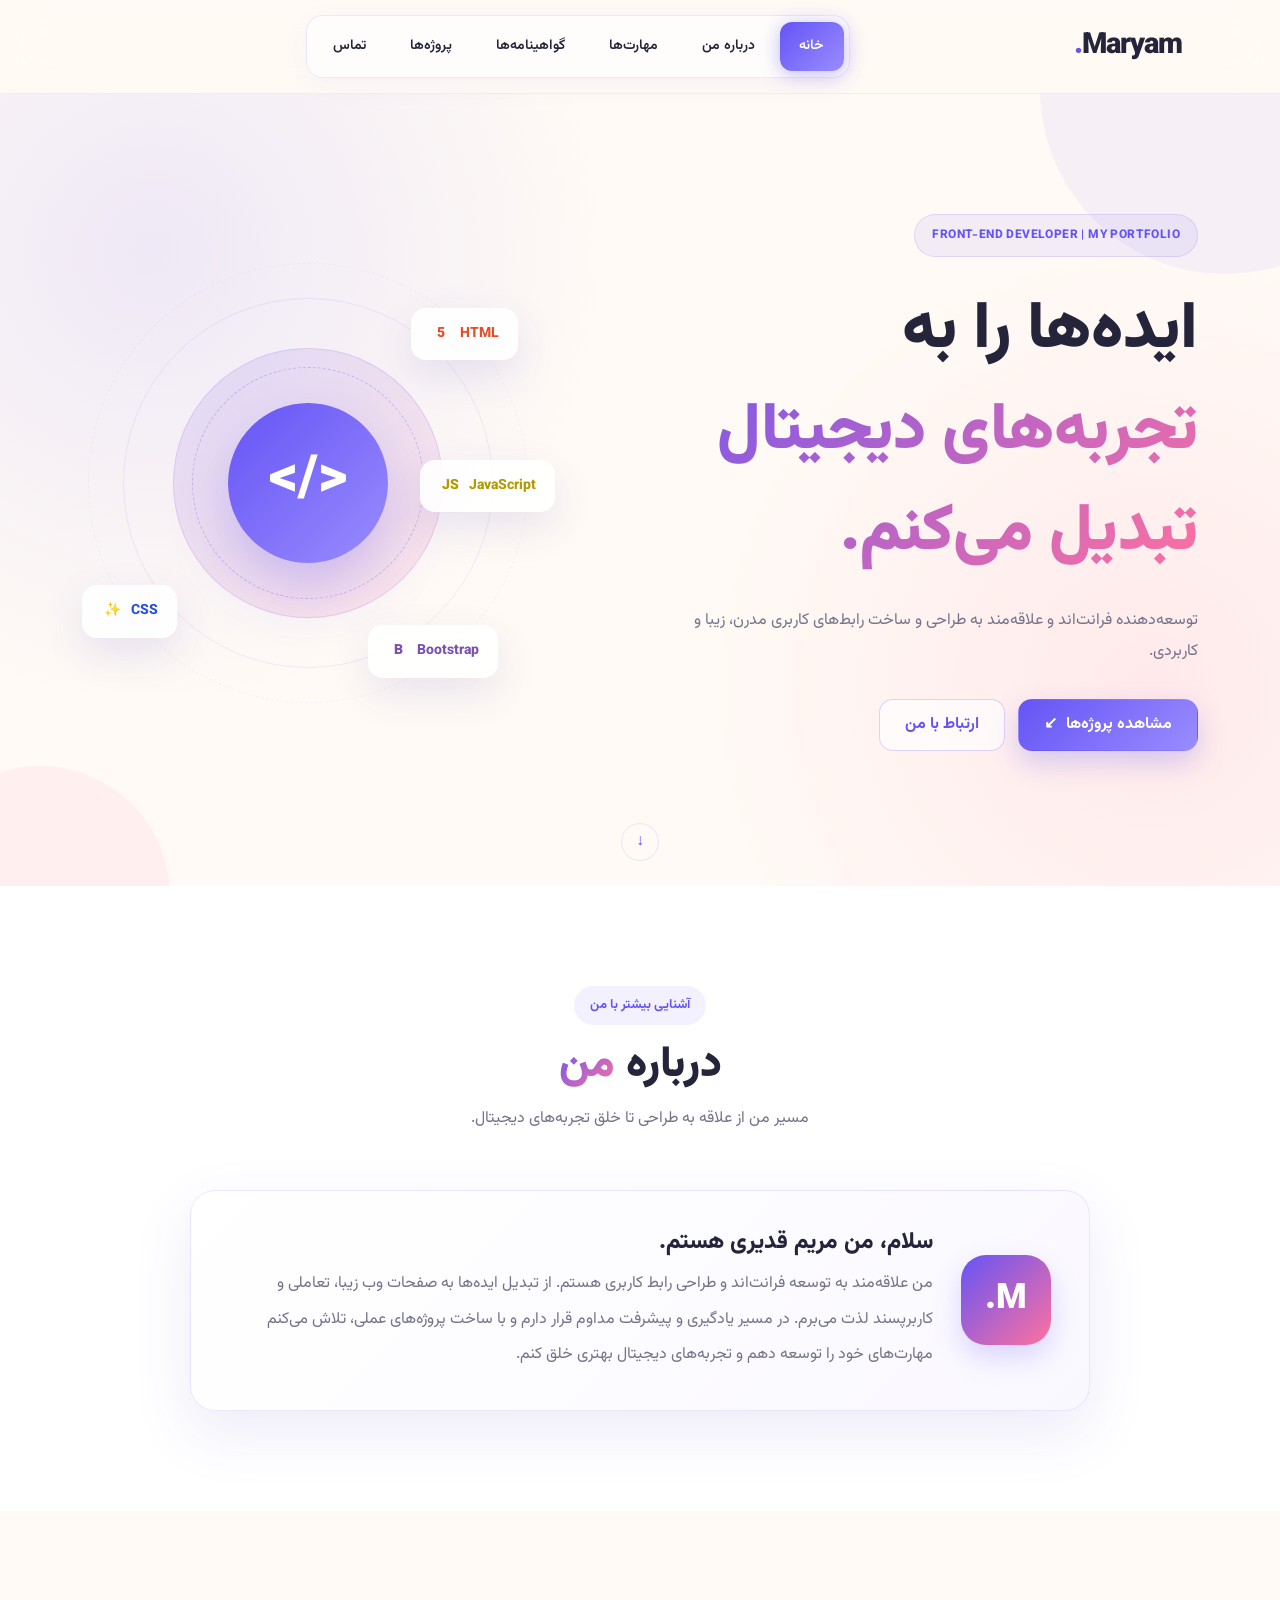
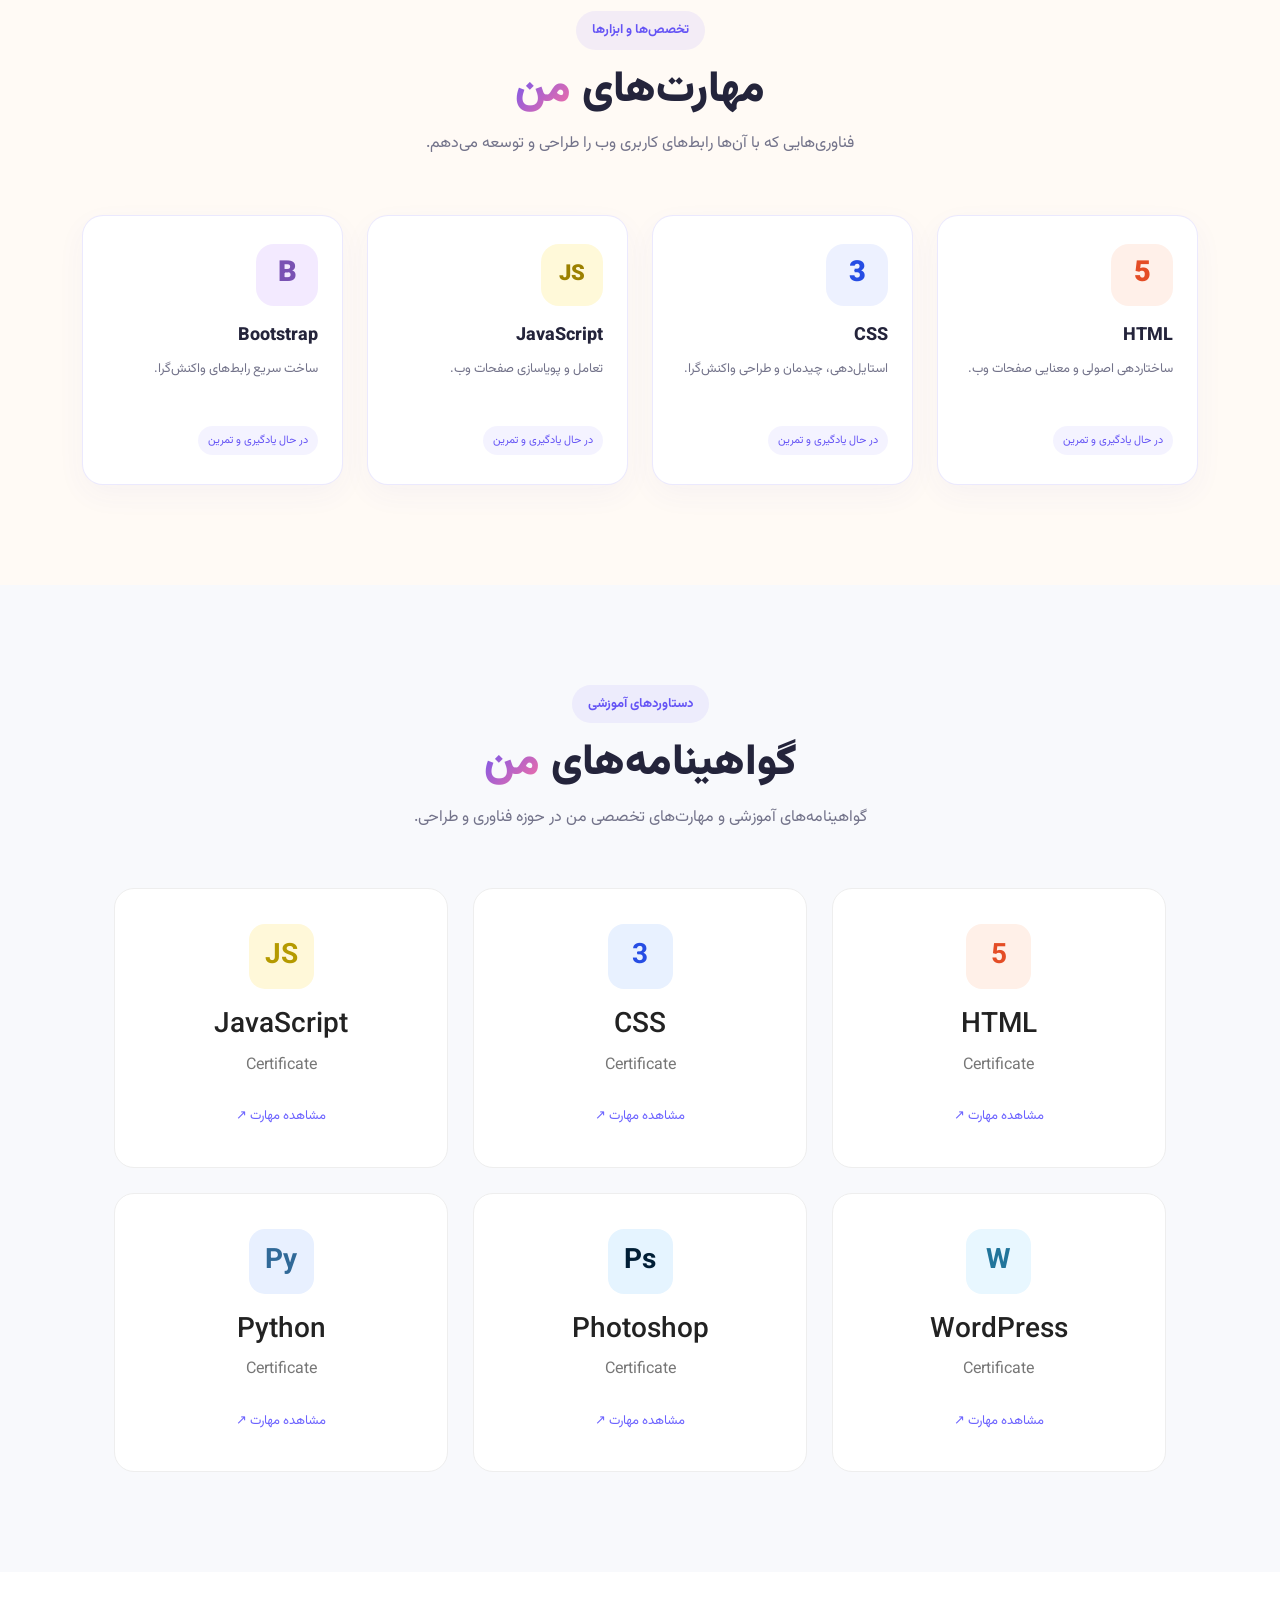
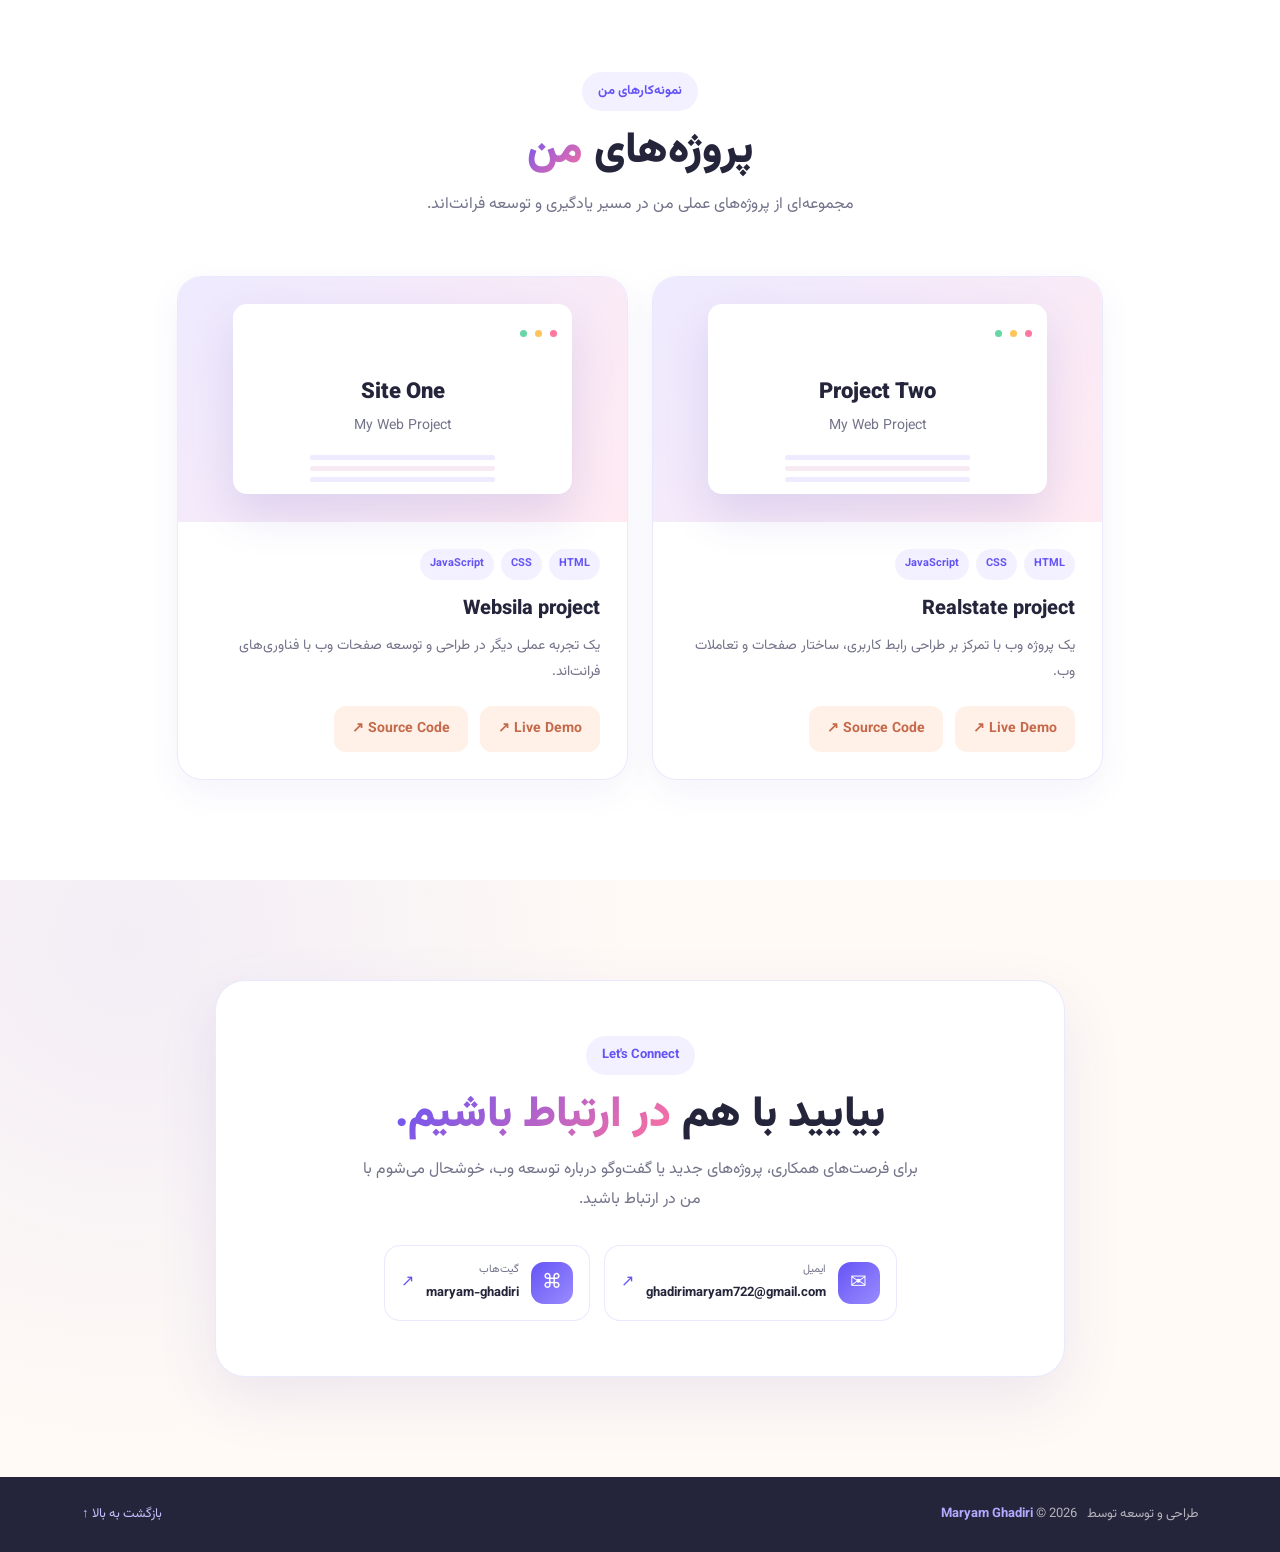
==== commit 18583102: "Update index.html" ====
--- a/index.html
+++ b/index.html
@@ -526,7 +526,7 @@
         <div class="row g-4 justify-content-center">
 
 
-          <!-- PROJECT TWO -->
+          <!-- real state project -->
           <div class="col-md-6 col-lg-5">
 
             <article class="project-card">
@@ -560,7 +560,7 @@
 
                 </div>
 
-                <h3>Project Two</h3>
+                <h3>Realstate project</h3>
 
                 <p>
                   یک پروژه وب با تمرکز بر طراحی رابط کاربری،
@@ -570,7 +570,7 @@
 
                 <div class="project-buttons">
 
-                  <a href="https://maryam-ghadiri.github.io/project-two/"
+                  <a href="https://maryam-ghadiri.github.io/Realstate-project/"
                     target="_blank" rel="noopener noreferrer"
                     class="project-link">
 
@@ -578,7 +578,7 @@
 
                   </a>
 
-                  <a href="https://github.com/maryam-ghadiri/project-two"
+                  <a href="https://maryam-ghadiri.github.io/Realstate-project/"
                     target="_blank" rel="noopener noreferrer"
                     class="project-link">
 
@@ -595,7 +595,7 @@
           </div>
 
 
-          <!-- SITE ONE -->
+          <!-- websila project -->
           <div class="col-md-6 col-lg-5">
 
             <article class="project-card">
@@ -629,7 +629,7 @@
 
                 </div>
 
-                <h3>Site One</h3>
+                <h3>Websila project</h3>
 
                 <p>
                   یک تجربه عملی دیگر در طراحی و توسعه
@@ -639,7 +639,7 @@
 
                 <div class="project-buttons">
 
-                  <a href="https://maryam-ghadiri.github.io/site_one/"
+                  <a href="https://maryam-ghadiri.github.io/Websila-project/"
                     target="_blank" rel="noopener noreferrer"
                     class="project-link">
 
@@ -647,7 +647,7 @@
 
                   </a>
 
-                  <a href="https://github.com/maryam-ghadiri/site_one"
+                  <a href="https://maryam-ghadiri.github.io/Websila-project/"
                     target="_blank" rel="noopener noreferrer"
                     class="project-link">
 
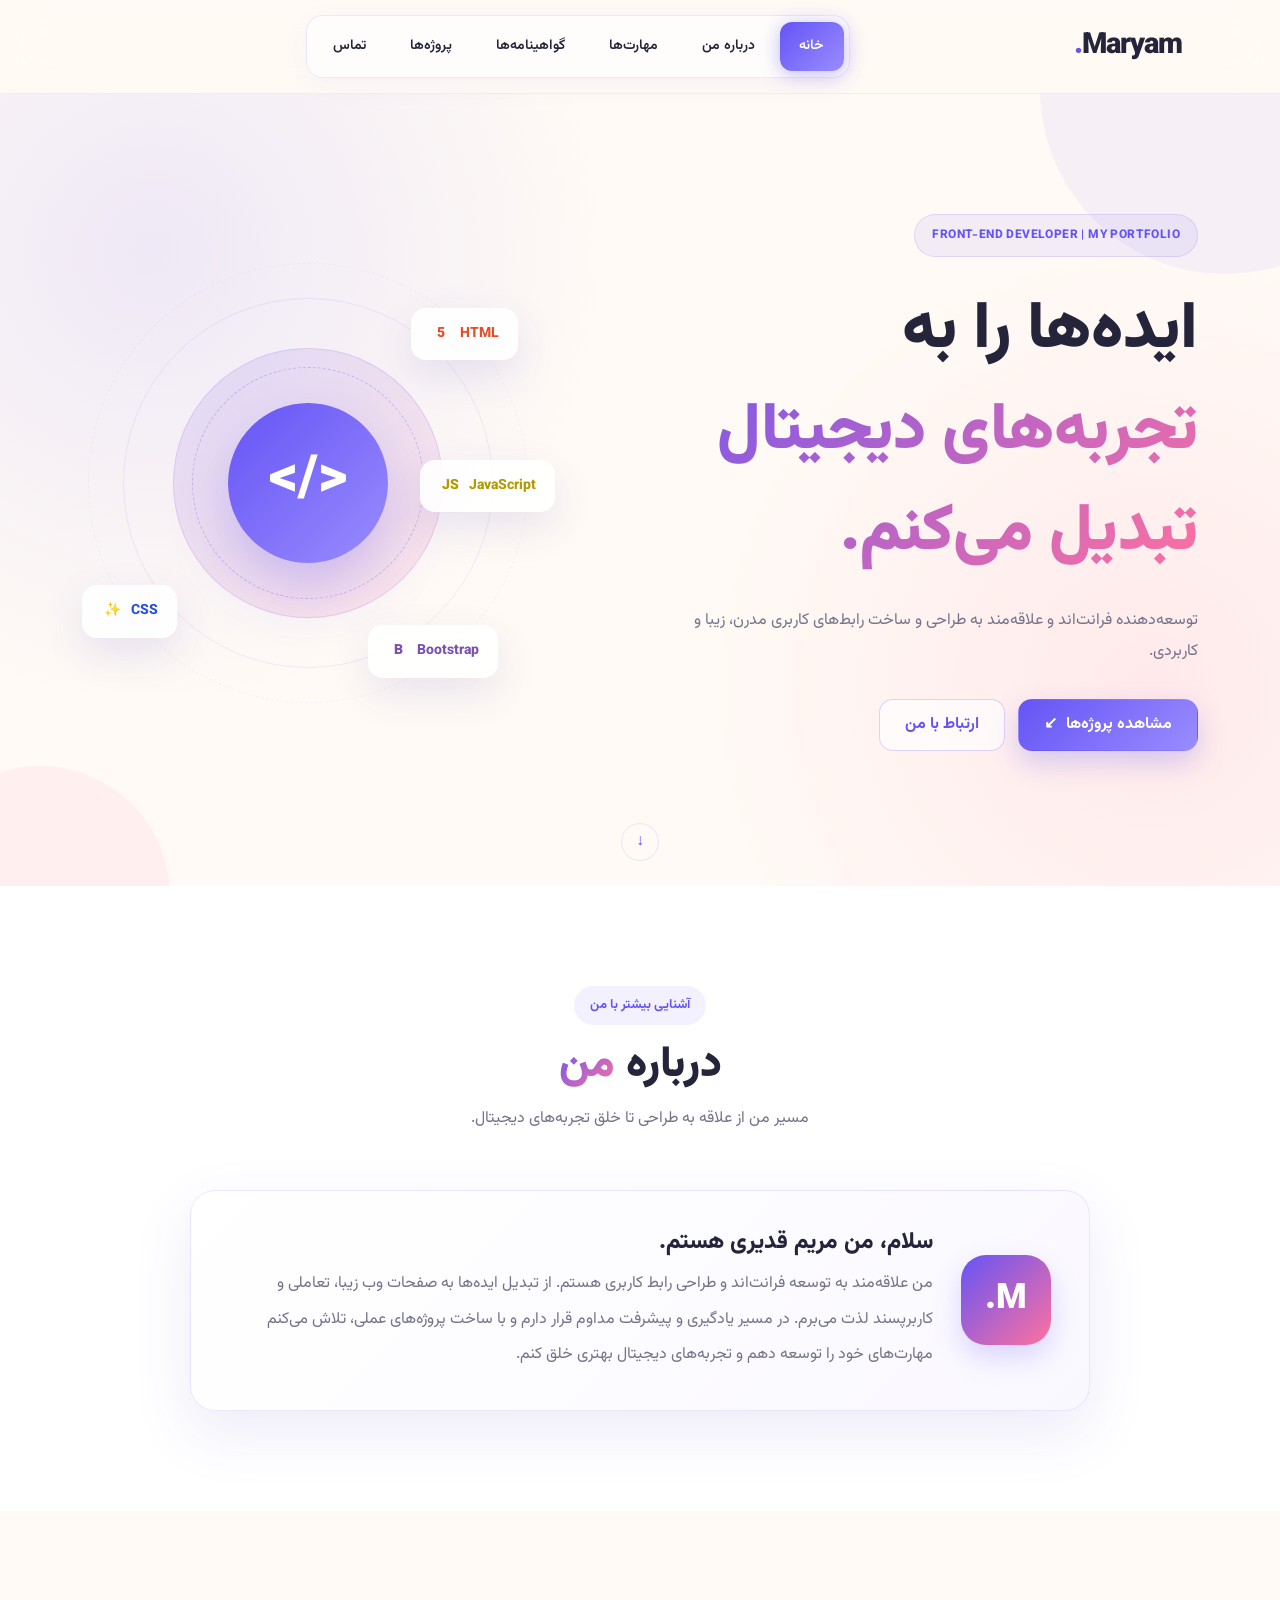
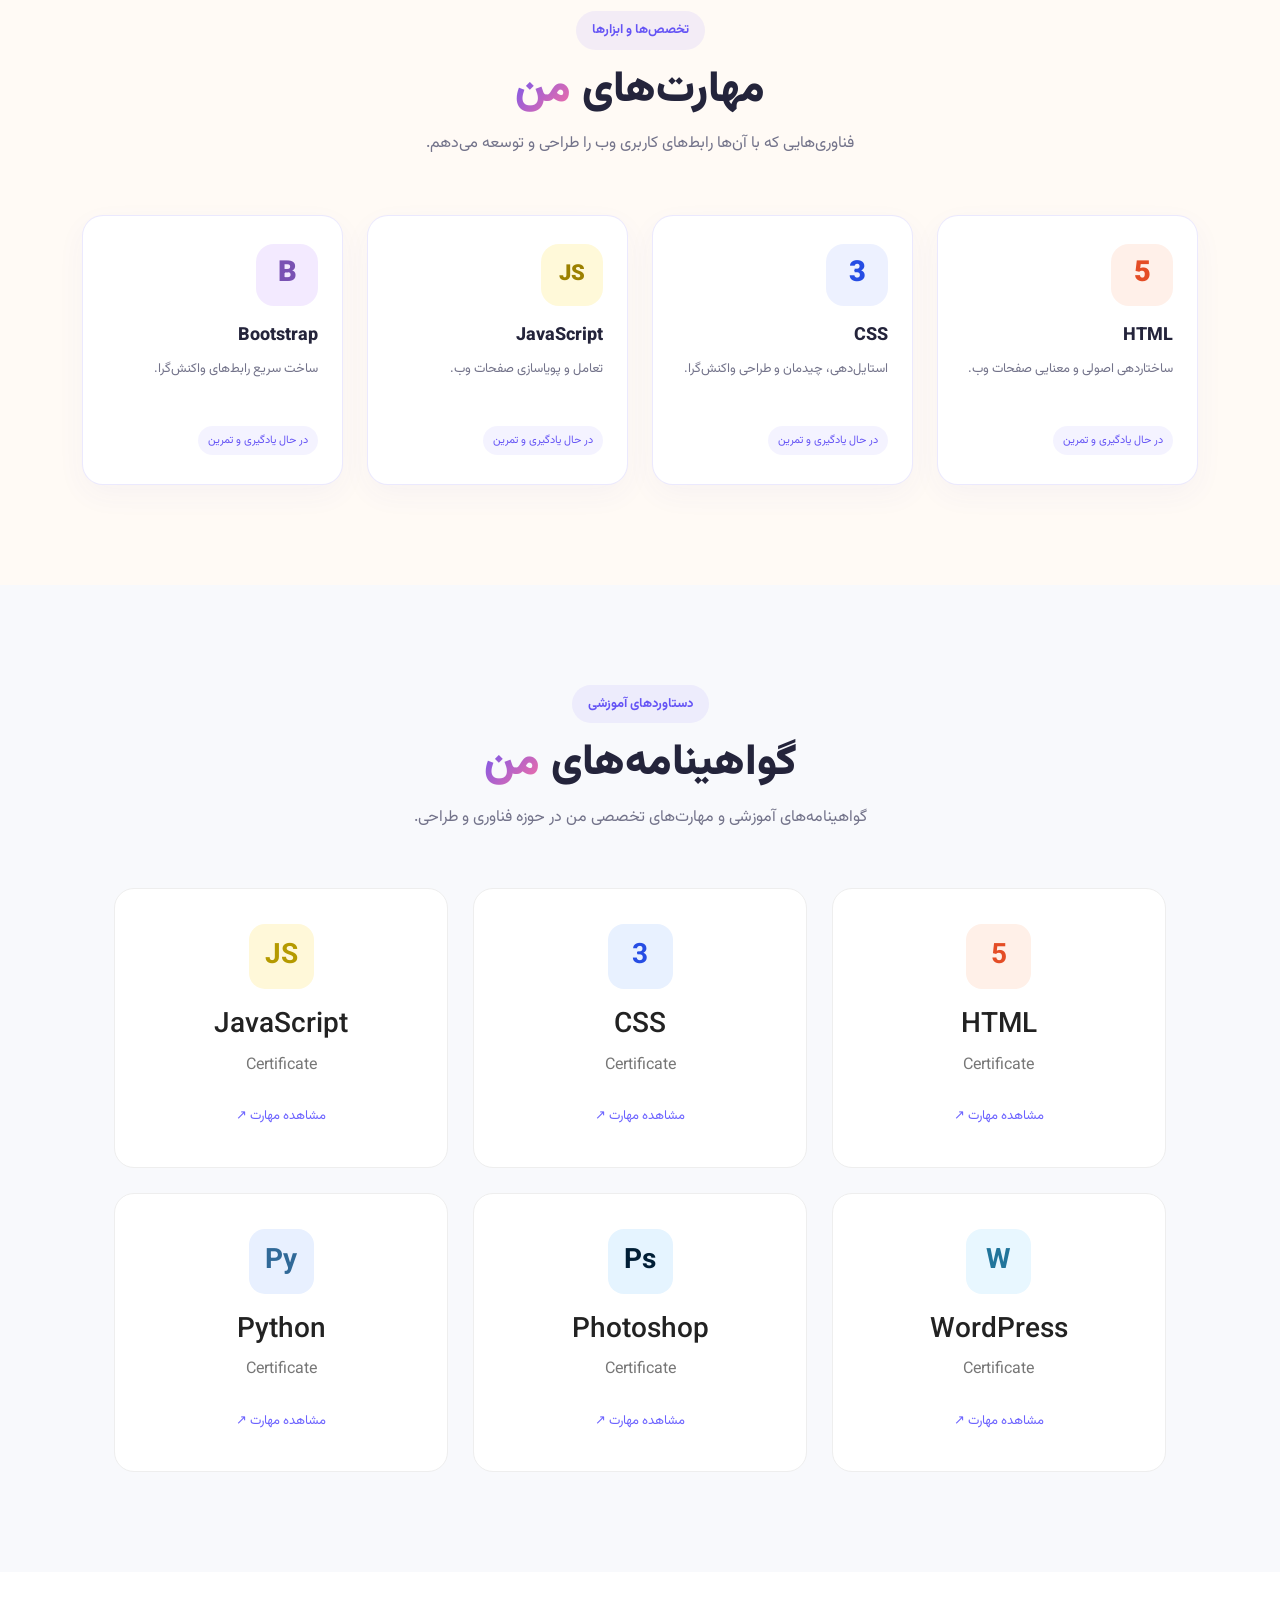
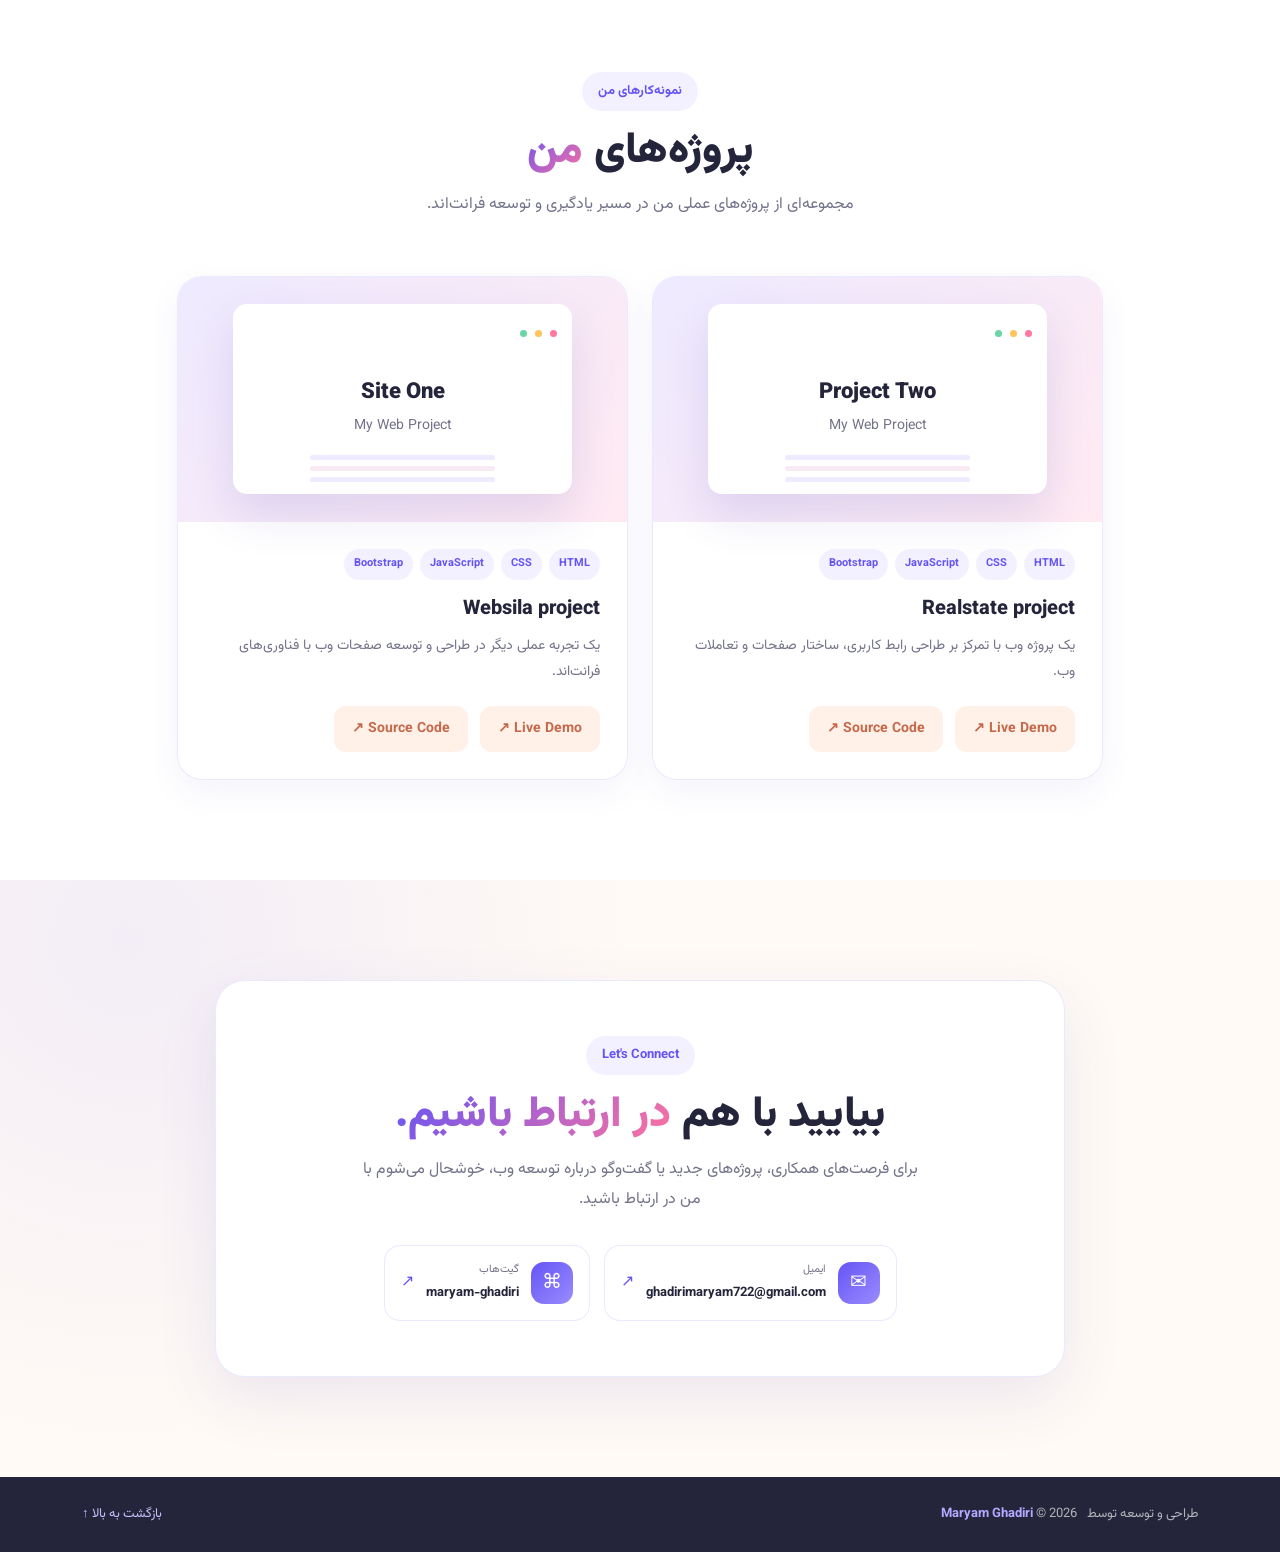
==== commit 8e5b79a4: "Update index.html" ====
--- a/index.html
+++ b/index.html
@@ -557,6 +557,7 @@
                   <span>HTML</span>
                   <span>CSS</span>
                   <span>JavaScript</span>
+                  <span>Bootstrap</span>
 
                 </div>
 
@@ -626,6 +627,7 @@
                   <span>HTML</span>
                   <span>CSS</span>
                   <span>JavaScript</span>
+                  <span>Bootstrap</span>
 
                 </div>
 
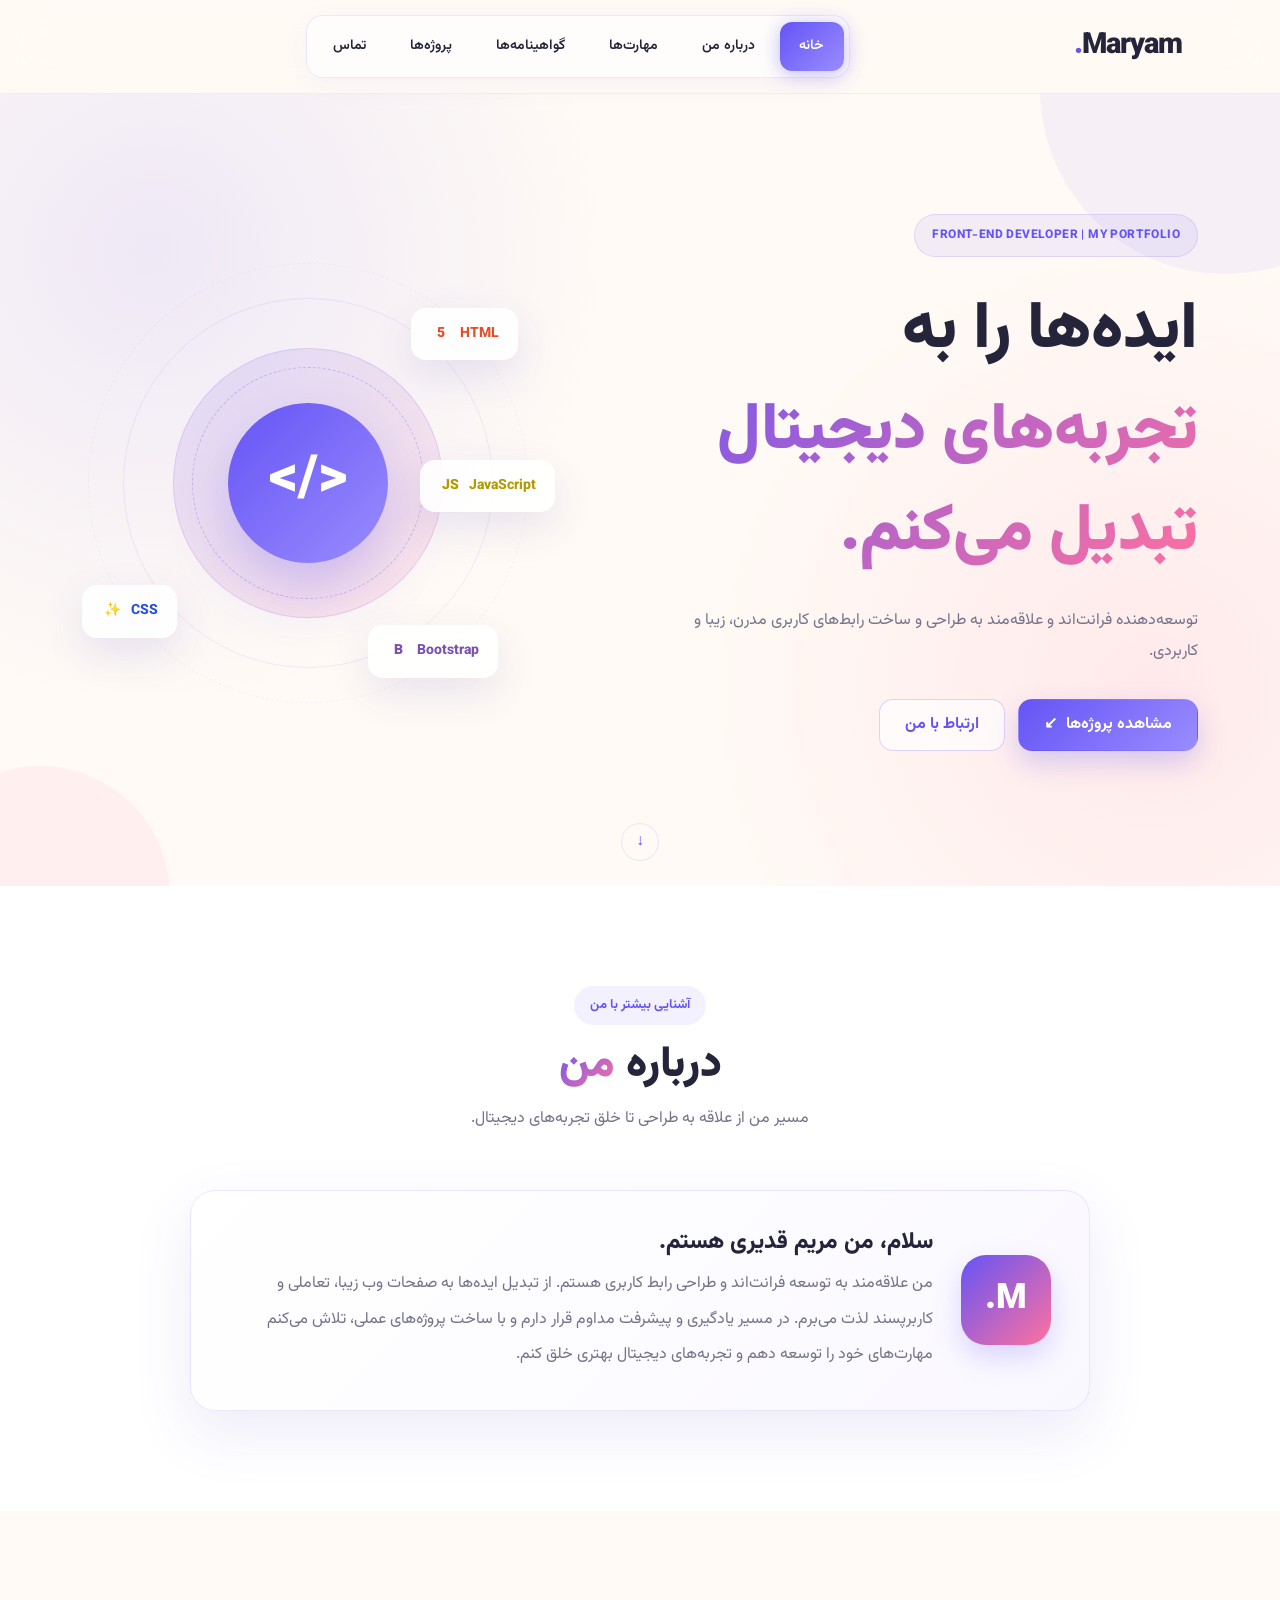
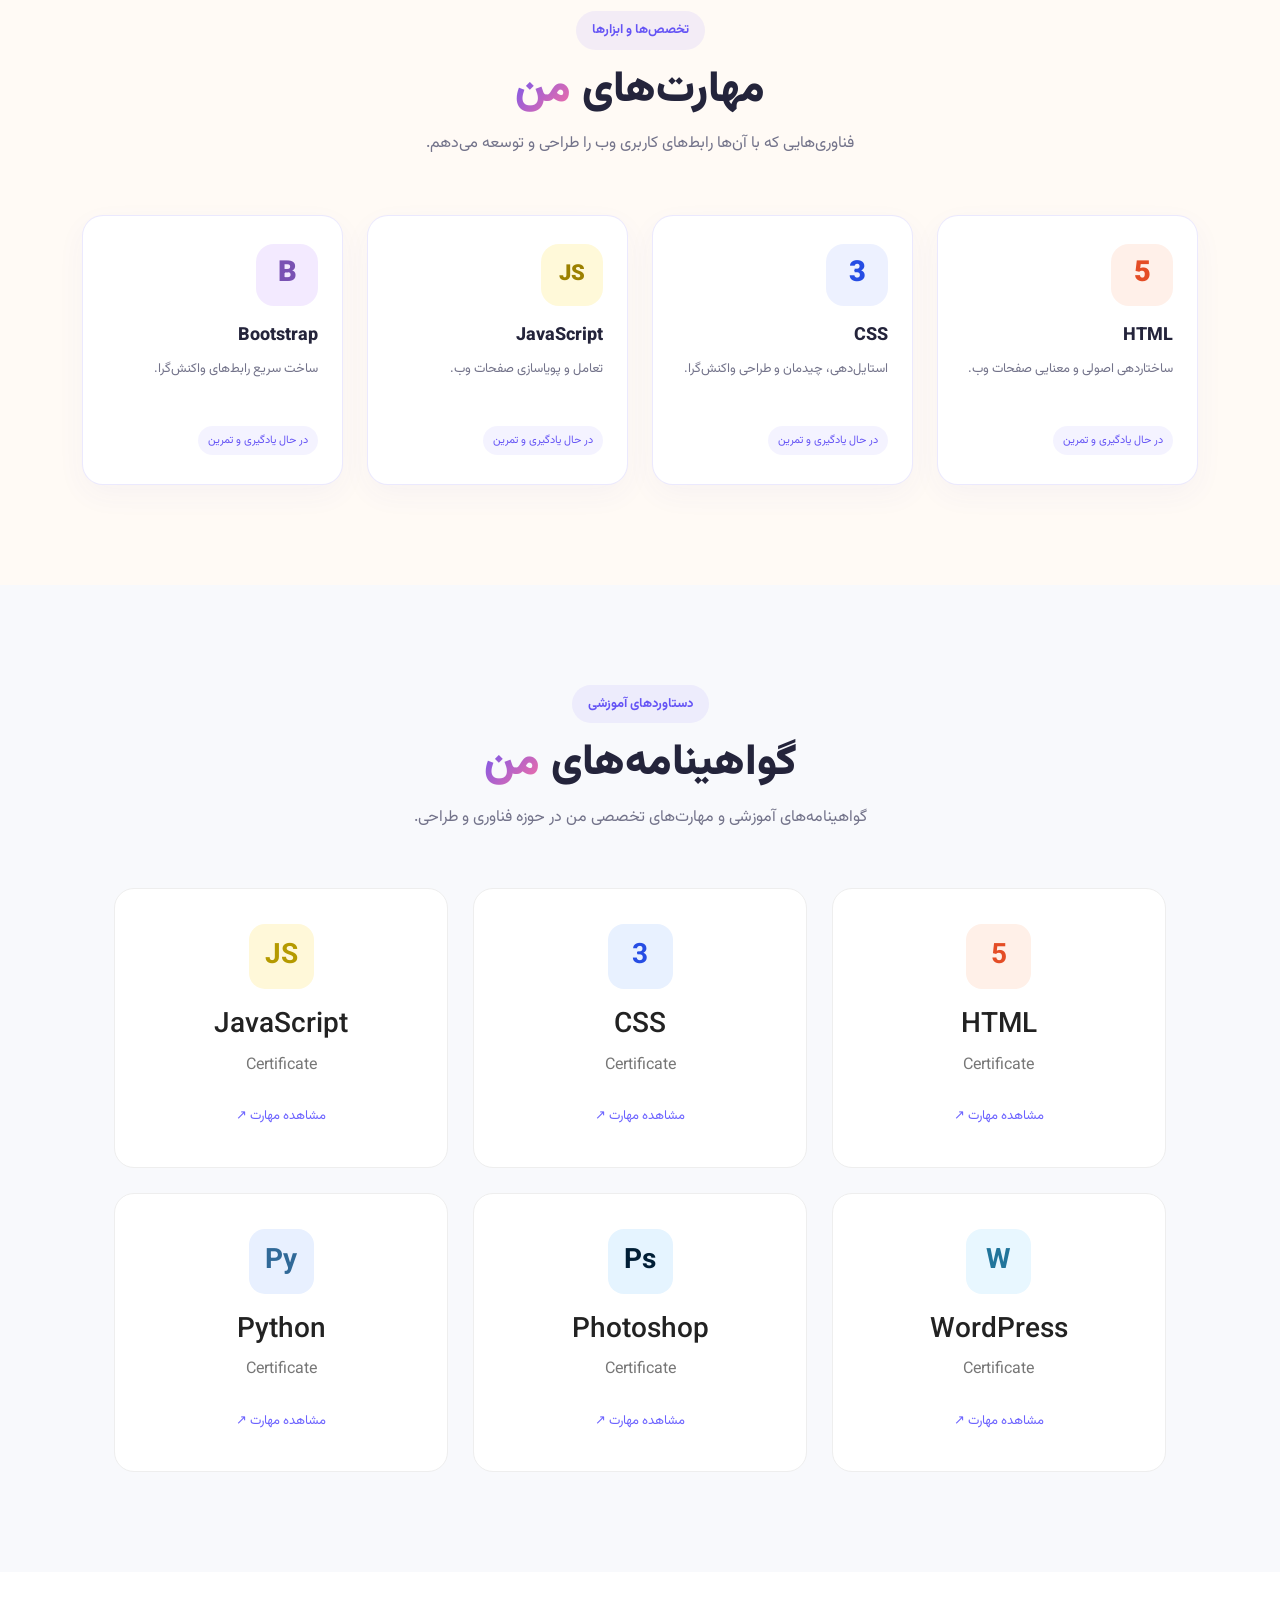
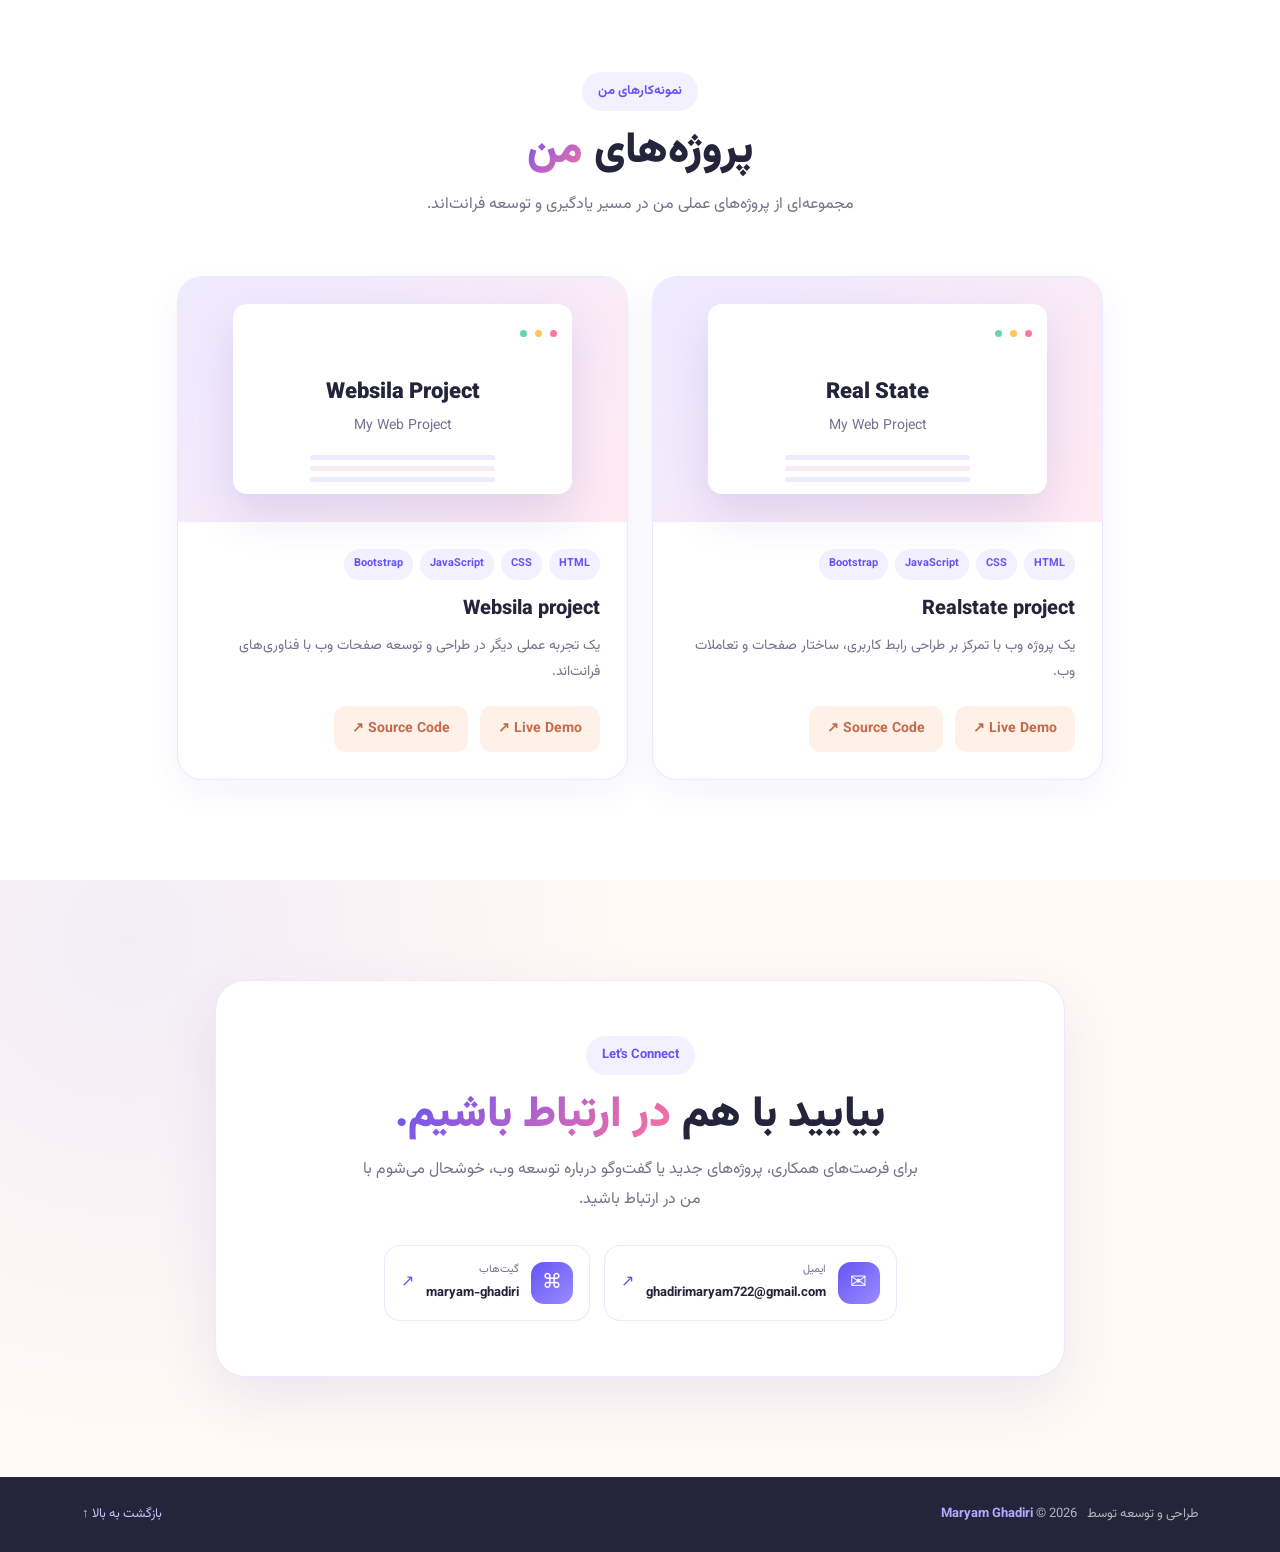
==== commit cb152da9: "Update index.html" ====
--- a/index.html
+++ b/index.html
@@ -539,7 +539,7 @@
                   <span></span>
                   <span></span>
 
-                  <strong>Project Two</strong>
+                  <strong>Real State</strong>
 
                   <small>My Web Project</small>
 
@@ -609,7 +609,7 @@
                   <span></span>
                   <span></span>
 
-                  <strong>Site One</strong>
+                  <strong>Websila Project</strong>
 
                   <small>My Web Project</small>
 
